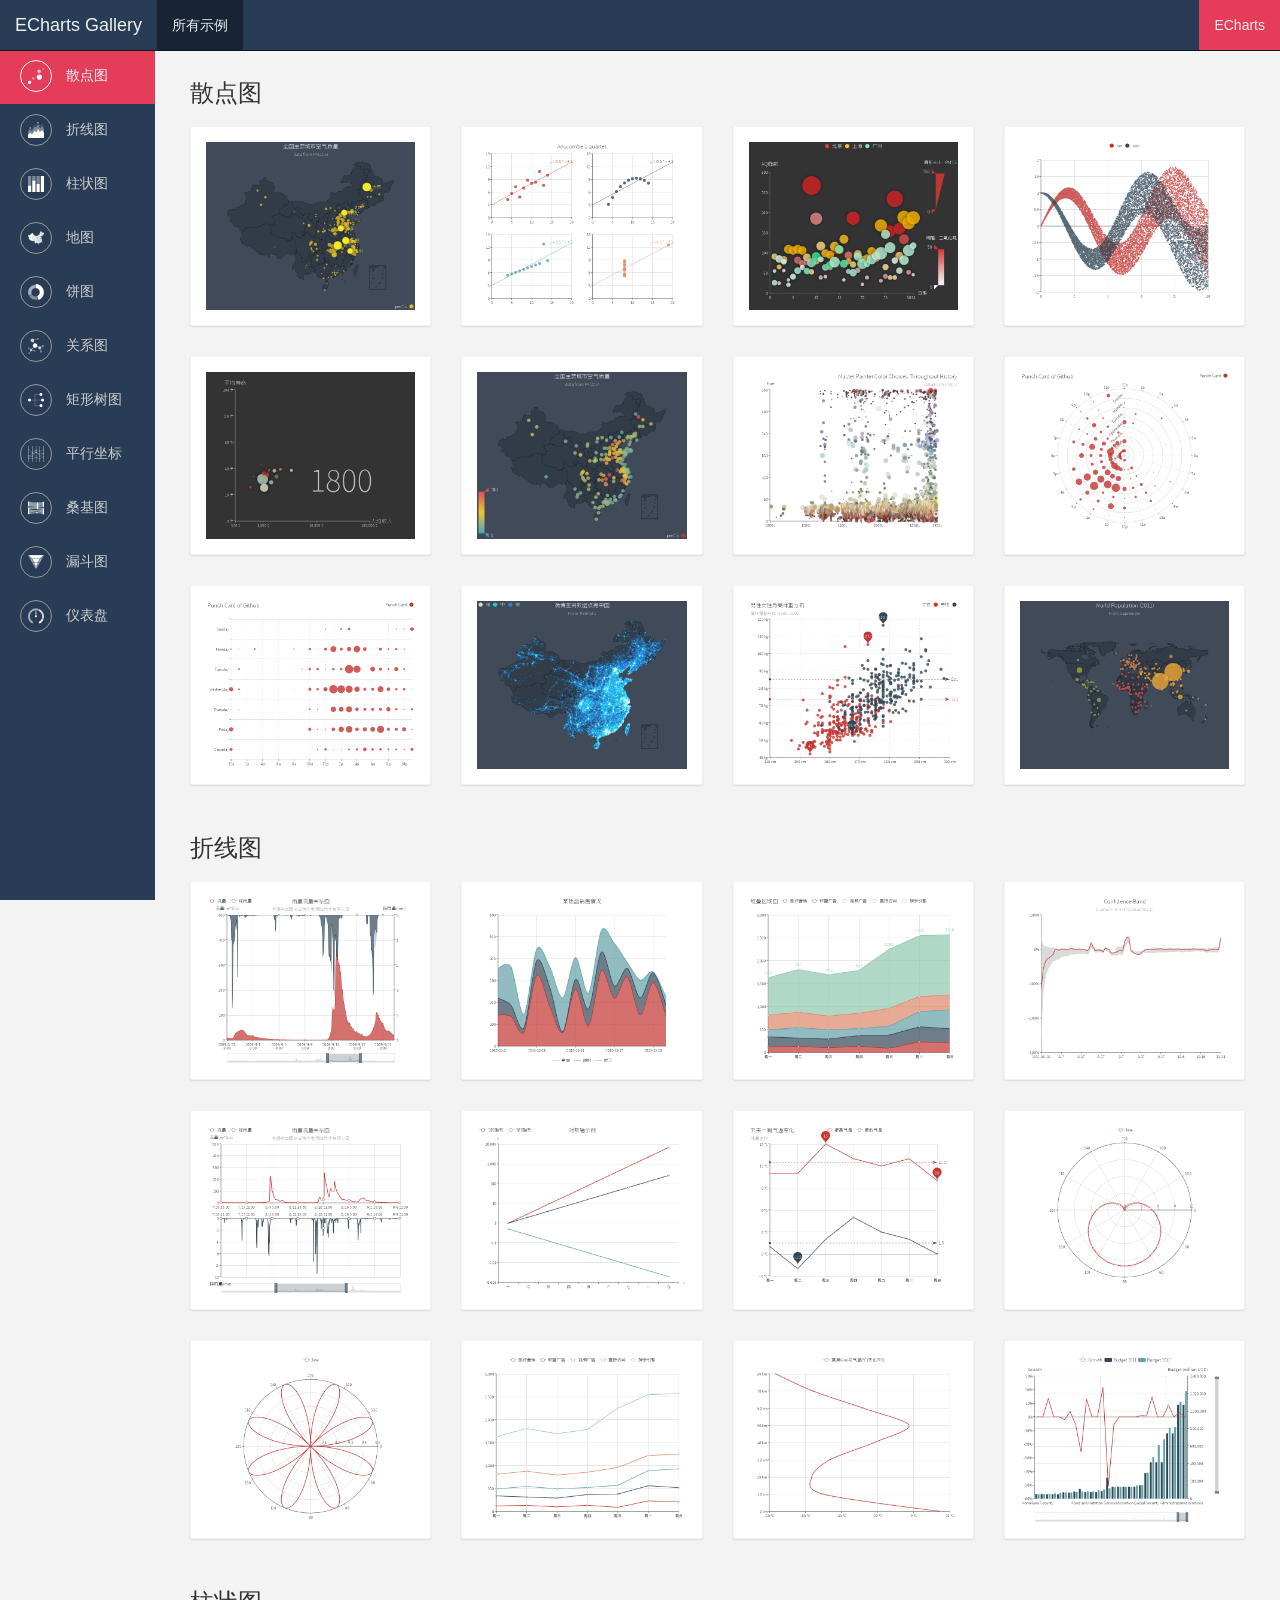
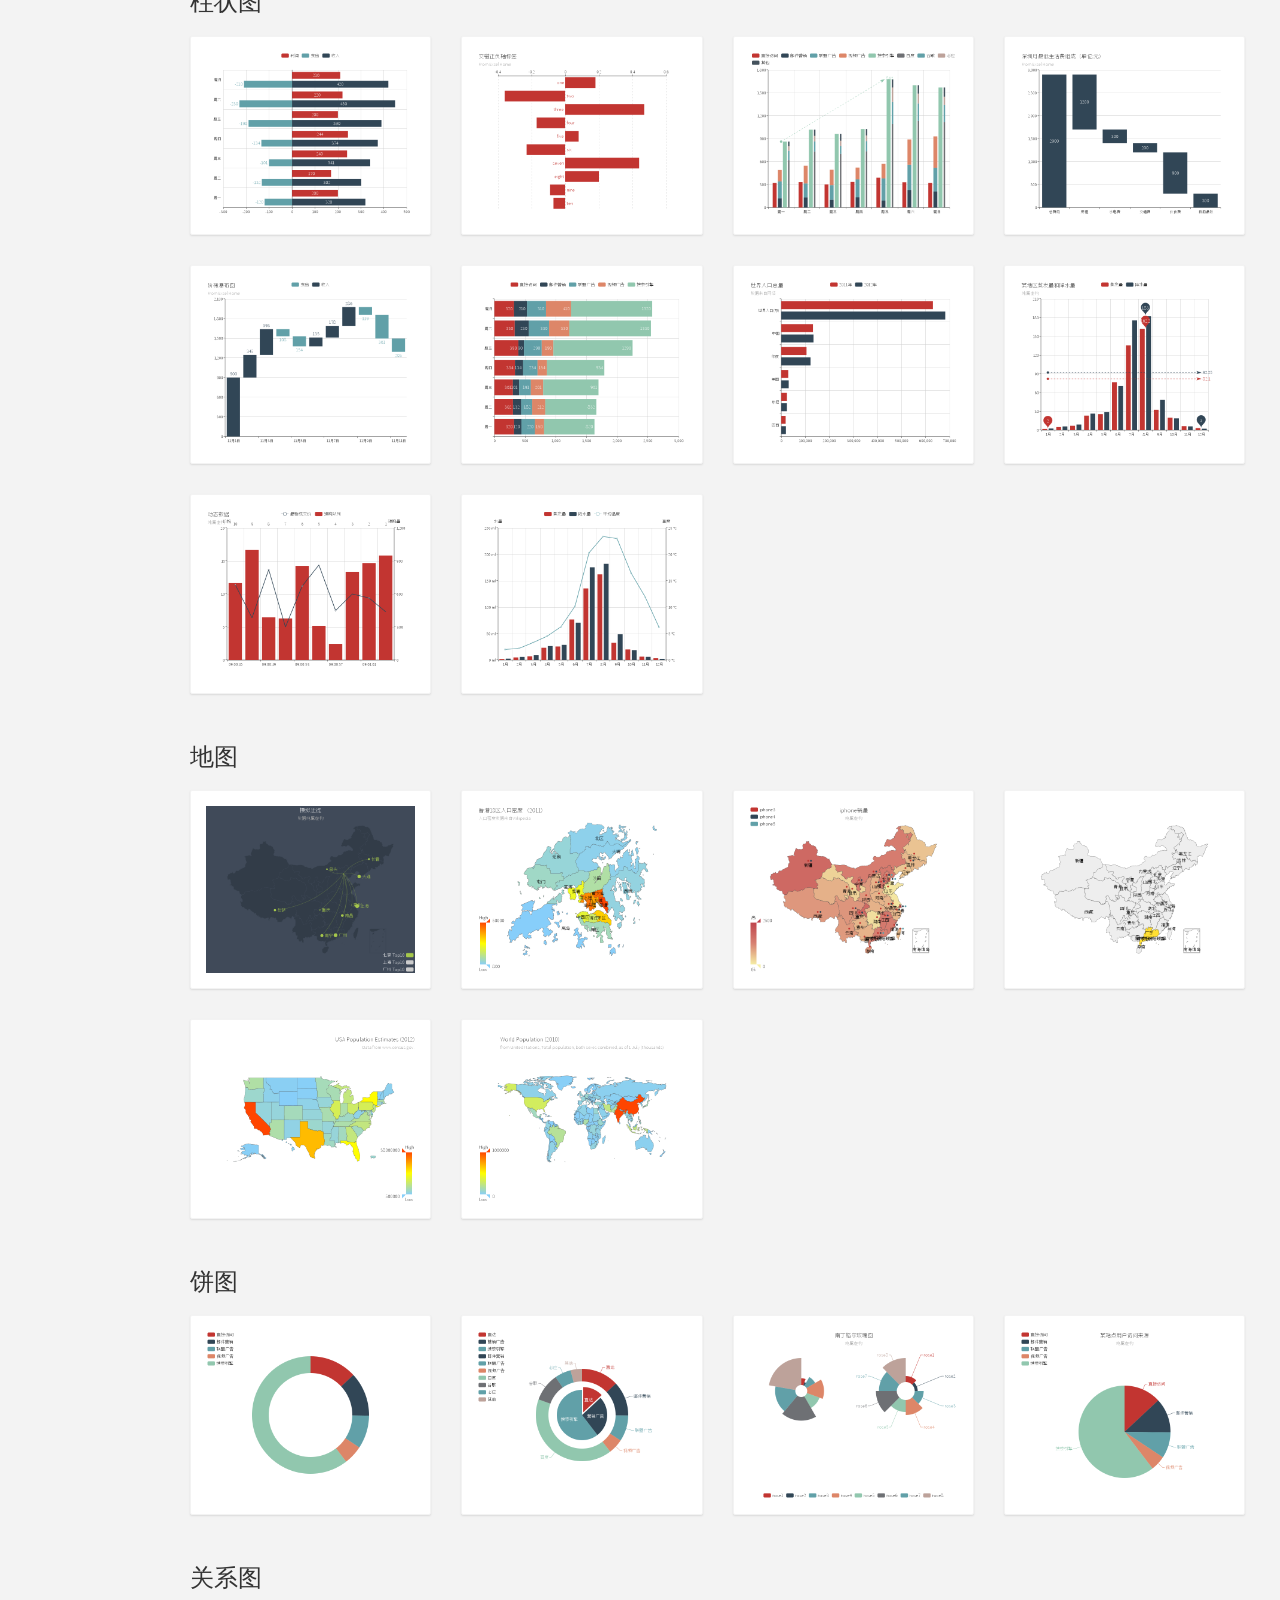
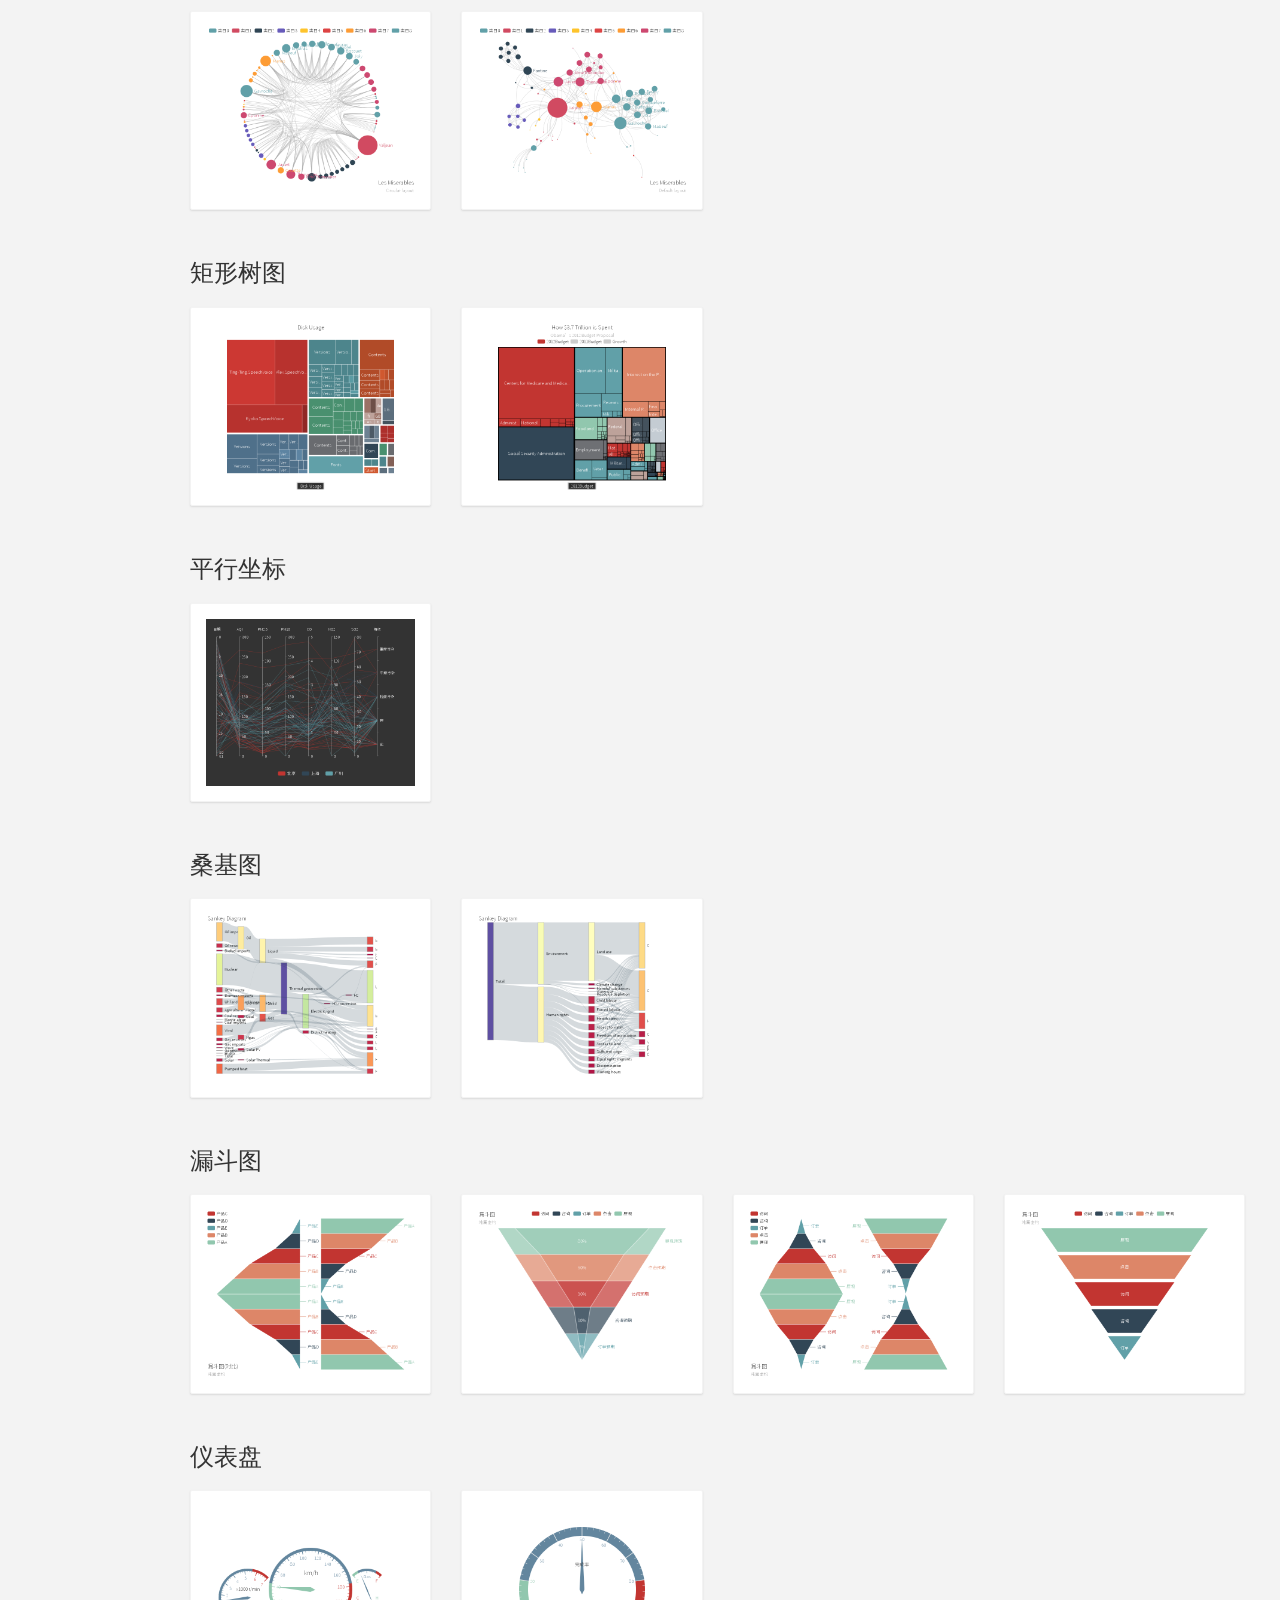
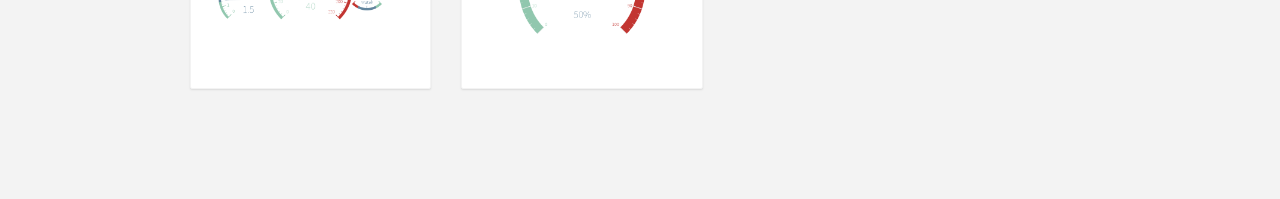
==== gallery/index.html @ 3f27e877 "gallery 示例" ====
<!DOCTYPE html>
<!-- saved from url=(0049).//#chart-type-line -->
<html class="hb-loaded">
	<head>
		<meta http-equiv="Content-Type" content="text/html; charset=UTF-8">
		<meta charset="utf-8">
		<meta http-equiv="X-UA-Compatible" content="IE=edge">
		<meta name="viewport" content="width=device-width, initial-scale=1">
		<link rel="stylesheet" type="text/css" href="./css/bootstrap.css">
		<!-- HTML5 shim and Respond.js for IE8 support of HTML5 elements and media queries-->
		<!--[if lt IE 9]>
			<script src="https://oss.maxcdn.com/html5shiv/3.7.2/html5shiv.min.js">
</script>
			<script src="https://oss.maxcdn.com/respond/1.4.2/respond.min.js">
</script>
		<![endif]-->
		<link rel="stylesheet" type="text/css" href="./css/main.css">
		<title>ECharts Gallery</title>
		<style type="text/css">
</style>
	</head>
	<body>
		<nav class="navbar navbar-default navbar-fixed-top">
			<div class="container-fluid">
				<div class="navbar-header">
					<button type="button" data-toggle="collapse" data-target="#navbar-collapsed" aria-expanded="false" class="navbar-toggle collapsed">
						<span class="sr-only">toggle</span>
						<span class="icon-bar"></span>
						<span class="icon-bar"></span>
						<span class="icon-bar"></span>
					</button>
					<a class="navbar-brand">ECharts Gallery</a>
				</div>
				<div id="navbar-collapsed" class="collapse navbar-collapse">
					<ul class="nav navbar-nav navbar-left">
						<li id="nav-explore" class="active">
							<a href="#">所有示例</a>
						</li>
					</ul>
					<ul class="nav navbar-nav navbar-right">
						<li class="highlight">
							<a href="http://echarts.baidu.com/">ECharts</a>
						</li>
					</ul>
				</div>
			</div>
		</nav>
		<div id="left-chart-nav">
			<ul>
				<li class="active">
					<a class="left-chart-nav-link" id="left-chart-nav-scatter" href="./index.html#chart-type-scatter">
						<div class="chart-icon"></div>
						<div class="chart-name">散点图</div>
					</a>
				</li>
				<li class="">
					<a class="left-chart-nav-link" id="left-chart-nav-line" href="./index.html#chart-type-line">
						<div class="chart-icon"></div>
						<div class="chart-name">折线图</div>
					</a>
				</li>
				<li class="">
					<a class="left-chart-nav-link" id="left-chart-nav-bar" href="./index.html#chart-type-bar">
						<div class="chart-icon"></div>
							<div class="chart-name">柱状图</div>
					</a>
				</li>
				<li class="">
					<a class="left-chart-nav-link" id="left-chart-nav-map" href="./index.html#chart-type-map">
						<div class="chart-icon"></div>
						<div class="chart-name">地图</div>
					</a>
				</li>
				<li class="">
					<a class="left-chart-nav-link" id="left-chart-nav-pie" href="./index.html#chart-type-pie">
						<div class="chart-icon"></div>
						<div class="chart-name">饼图</div>
					</a>
				</li>
				<li class="">
					<a class="left-chart-nav-link" id="left-chart-nav-graph" href="./index.html#chart-type-graph">
						<div class="chart-icon"></div>
						<div class="chart-name">关系图</div>
					</a>
				</li>
				<li class="">
					<a class="left-chart-nav-link" id="left-chart-nav-treemap" href="./index.html#chart-type-treemap">
						<div class="chart-icon"></div>
						<div class="chart-name">矩形树图</div>
					</a>
				</li>
				<li class="">
					<a class="left-chart-nav-link" id="left-chart-nav-parallel" href="./index.html#chart-type-parallel">
						<div class="chart-icon"></div>
						<div class="chart-name">平行坐标</div>
					</a>
				</li>
				<li class="">
					<a class="left-chart-nav-link" id="left-chart-nav-sankey" href="./index.html#chart-type-sankey">
						<div class="chart-icon"></div>
						<div class="chart-name">桑基图</div>
					</a>
				</li>
				<li>
					<a class="left-chart-nav-link" id="left-chart-nav-funnel" href="./index.html#chart-type-funnel">
						<div class="chart-icon"></div>
						<div class="chart-name">漏斗图</div>
					</a>
				</li>
				<li class="">
					<a class="left-chart-nav-link" id="left-chart-nav-gauge" href="./index.html#chart-type-gauge">
					<div class="chart-icon"></div>
					<div class="chart-name">仪表盘</div>
					</a>
				</li>
			</ul>
		</div>
		<div id="explore-container">
			<div class="chart-list-panel">
				<h3 class="chart-type-head" id="chart-type-scatter">散点图</h3>
				<div class="row" id="chart-row-scatter">
					<div class="col-lg-3 col-md-4 col-sm-6">
						<div class="chart">
							<a class="chart-link" href="./editor.html?c=effectScatter-map">
								<div class="chart-hover">
									<h4 class="chart-title">全国主要城市空气质量</h4>
									<div class="chart-subtitle">点击查看详情</div>
								</div>
								<div class="chart-hover-bg"></div>
								<img class="chart-area" src="./images/effectScatter-map.png">
							</a>
						</div>
					</div>
					<div class="col-lg-3 col-md-4 col-sm-6">
						<div class="chart">
							<a class="chart-link" href="./editor.html?c=scatter-anscombe-quartet">
								<div class="chart-hover">
									<h4 class="chart-title">Anscombe's quartet</h4>
									<div class="chart-subtitle">点击查看详情</div>
								</div>
								<div class="chart-hover-bg"></div>
								<img class="chart-area" src="./images/scatter-anscombe-quartet.png">
							</a>
						</div>
					</div>
					<div class="col-lg-3 col-md-4 col-sm-6">
						<div class="chart">
							<a class="chart-link" href="./editor.html?c=scatter-aqi-color">
								<div class="chart-hover">
									<h4 class="chart-title">scatter-aqi-color</h4>
									<div class="chart-subtitle">点击查看详情</div>
								</div>
								<div class="chart-hover-bg"></div>
								<img class="chart-area" src="./images/scatter-aqi-color.png">
							</a>
						</div>
					</div>
					<div class="col-lg-3 col-md-4 col-sm-6">
						<div class="chart">
							<a class="chart-link" href="./editor.html?c=scatter-large">
								<div class="chart-hover">
									<h4 class="chart-title">scatter-large</h4>
									<div class="chart-subtitle">点击查看详情</div>
								</div>
								<div class="chart-hover-bg"></div>
								<img class="chart-area" src="./images/scatter-large.png">
							</a>
						</div>
					</div>
					<div class="col-lg-3 col-md-4 col-sm-6">
						<div class="chart">
							<a class="chart-link" href="./editor.html?c=scatter-life-expectancy">
								<div class="chart-hover">
									<h4 class="chart-title">1800</h4>
									<div class="chart-subtitle">点击查看详情</div>
								</div>
								<div class="chart-hover-bg"></div>
								<img class="chart-area" src="./images/scatter-life-expectancy.png">
							</a>
						</div>
					</div>
					<div class="col-lg-3 col-md-4 col-sm-6">
						<div class="chart">
							<a class="chart-link" href="./editor.html?c=scatter-map">
								<div class="chart-hover">
									<h4 class="chart-title">全国主要城市空气质量</h4>
									<div class="chart-subtitle">点击查看详情</div>
								</div>
								<div class="chart-hover-bg"></div>
								<img class="chart-area" src="./images/scatter-map.png">
							</a>
						</div>
					</div>
					<div class="col-lg-3 col-md-4 col-sm-6">
						<div class="chart">
							<a class="chart-link" href="./editor.html?c=scatter-painter-choice">
								<div class="chart-hover">
									<h4 class="chart-title">Master Painter Color Choices Throughout History</h4>
									<div class="chart-subtitle">点击查看详情</div>
								</div>
								<div class="chart-hover-bg"></div>
								<img class="chart-area" src="./images/scatter-painter-choice.png">
							</a>
						</div>
					</div>
					<div class="col-lg-3 col-md-4 col-sm-6">
						<div class="chart">
							<a class="chart-link" href="./editor.html?c=scatter-polar-punchCard">
								<div class="chart-hover">
									<h4 class="chart-title">Punch Card of Github</h4>
									<div class="chart-subtitle">点击查看详情</div>
								</div>
								<div class="chart-hover-bg"></div>
								<img class="chart-area" src="./images/scatter-polar-punchCard.png">
							</a>
						</div>
					</div>
					<div class="col-lg-3 col-md-4 col-sm-6">
						<div class="chart">
							<a class="chart-link" href="./editor.html?c=scatter-punchCard">
								<div class="chart-hover">
									<h4 class="chart-title">Punch Card of Github</h4>
									<div class="chart-subtitle">点击查看详情</div>
								</div>
								<div class="chart-hover-bg"></div>
								<img class="chart-area" src="./images/scatter-punchCard.png">
							</a>
						</div>
					</div>
					<div class="col-lg-3 col-md-4 col-sm-6">
						<div class="chart">
							<a class="chart-link" href="./editor.html?c=scatter-weibo">
								<div class="chart-hover">
									<h4 class="chart-title">微博签到数据点亮中国</h4>
									<div class="chart-subtitle">点击查看详情</div>
						</div>
								<div class="chart-hover-bg"></div>
								<img class="chart-area" src="./images/scatter-weibo.png">
							</a>
						</div>
					</div>
					<div class="col-lg-3 col-md-4 col-sm-6">
						<div class="chart">
							<a class="chart-link" href="./editor.html?c=scatter-weight">
								<div class="chart-hover">
									<h4 class="chart-title">男性女性身高体重分布</h4>
									<div class="chart-subtitle">点击查看详情</div>
						</div>
								<div class="chart-hover-bg"></div>
								<img class="chart-area" src="./images/scatter-weight.png">
							</a>
						</div>
					</div>
					<div class="col-lg-3 col-md-4 col-sm-6">
						<div class="chart">
							<a class="chart-link" href="./editor.html?c=scatter-world-population">
								<div class="chart-hover">
									<h4 class="chart-title">World Population (2011)</h4>
									<div class="chart-subtitle">点击查看详情</div>
						</div>
								<div class="chart-hover-bg"></div>
								<img class="chart-area" src="./images/scatter-world-population.png">
							</a>
						</div>
					</div>
				</div>
				<h3 class="chart-type-head" id="chart-type-line">折线图</h3>
				<div class="row" id="chart-row-line">
					<div class="col-lg-3 col-md-4 col-sm-6">
						<div class="chart">
							<a class="chart-link" href="./editor.html?c=area-rainfall">
								<div class="chart-hover">
									<h4 class="chart-title">雨量流量关系图</h4>
									<div class="chart-subtitle">点击查看详情</div>
								</div>
								<div class="chart-hover-bg"></div>
								<img class="chart-area" src="./images/area-rainfall.png">
							</a>
						</div>
					</div>
					<div class="col-lg-3 col-md-4 col-sm-6">
						<div class="chart">
							<a class="chart-link" href="./editor.html?c=area-simple">
								<div class="chart-hover">
									<h4 class="chart-title">某楼盘销售情况</h4>
									<div class="chart-subtitle">点击查看详情</div>
								</div>
								<div class="chart-hover-bg"></div>
								<img class="chart-area" src="./images/area-simple.png">
							</a>
						</div>
					</div>
					<div class="col-lg-3 col-md-4 col-sm-6">
						<div class="chart">
							<a class="chart-link" href="./editor.html?c=area-stack">
								<div class="chart-hover">
									<h4 class="chart-title">堆叠区域图</h4>
									<div class="chart-subtitle">点击查看详情</div>
								</div>
								<div class="chart-hover-bg"></div>
								<img class="chart-area" src="./images/area-stack.png">
							</a>
						</div>
					</div>
					<div class="col-lg-3 col-md-4 col-sm-6">
						<div class="chart">
							<a class="chart-link" href="./editor.html?c=confidence-band">
								<div class="chart-hover">
									<h4 class="chart-title">Confidence Band</h4>
									<div class="chart-subtitle">点击查看详情</div>
								</div>
								<div class="chart-hover-bg"></div>
								<img class="chart-area" src="./images/confidence-band.png">
							</a>
						</div>
					</div>
					<div class="col-lg-3 col-md-4 col-sm-6">
						<div class="chart">
							<a class="chart-link" href="./editor.html?c=grid-multiple">
								<div class="chart-hover">
									<h4 class="chart-title">雨量流量关系图</h4>
									<div class="chart-subtitle">点击查看详情</div>
								</div>
								<div class="chart-hover-bg"></div>
								<img class="chart-area" src="./images/grid-multiple.png">
							</a>
						</div>
					</div>
					<div class="col-lg-3 col-md-4 col-sm-6">
						<div class="chart">
							<a class="chart-link" href="./editor.html?c=line-log">
								<div class="chart-hover">
									<h4 class="chart-title">对数轴示例</h4>
									<div class="chart-subtitle">点击查看详情</div>
								</div>
								<div class="chart-hover-bg"></div>
								<img class="chart-area" src="./images/line-log.png">
							</a>
						</div>
					</div>
					<div class="col-lg-3 col-md-4 col-sm-6">
						<div class="chart">
							<a class="chart-link" href="./editor.html?c=line-marker">
								<div class="chart-hover">
									<h4 class="chart-title">未来一周气温变化</h4>
									<div class="chart-subtitle">点击查看详情</div>
								</div>
								<div class="chart-hover-bg"></div>
								<img class="chart-area" src="./images/line-marker.png">
							</a>
						</div>
					</div>
					<div class="col-lg-3 col-md-4 col-sm-6">
						<div class="chart">
							<a class="chart-link" href="./editor.html?c=line-polar">
								<div class="chart-hover">
									<h4 class="chart-title">line-polar</h4>
									<div class="chart-subtitle">点击查看详情</div>
								</div>
								<div class="chart-hover-bg"></div>
								<img class="chart-area" src="./images/line-polar.png">
							</a>
						</div>
					</div>
					<div class="col-lg-3 col-md-4 col-sm-6">
						<div class="chart">
							<a class="chart-link" href="./editor.html?c=line-polar2">
								<div class="chart-hover">
									<h4 class="chart-title">line-polar2</h4>
									<div class="chart-subtitle">点击查看详情</div>
								</div>
								<div class="chart-hover-bg"></div>
								<img class="chart-area" src="./images/line-polar2.png">
							</a>
						</div>
					</div>
					<div class="col-lg-3 col-md-4 col-sm-6">
						<div class="chart">
							<a class="chart-link" href="./editor.html?c=line-stack">
								<div class="chart-hover">
									<h4 class="chart-title">line-stack</h4>
									<div class="chart-subtitle">点击查看详情</div>
								</div>
								<div class="chart-hover-bg"></div>
								<img class="chart-area" src="./images/line-stack.png">
							</a>
						</div>
					</div>
					<div class="col-lg-3 col-md-4 col-sm-6">
						<div class="chart">
							<a class="chart-link" href="./editor.html?c=line-y-category">
								<div class="chart-hover">
									<h4 class="chart-title">line-y-category</h4>
									<div class="chart-subtitle">点击查看详情</div>
								</div>
								<div class="chart-hover-bg"></div>
								<img class="chart-area" src="./images/line-y-category.png">
							</a>
						</div>
					</div>
					<div class="col-lg-3 col-md-4 col-sm-6">
						<div class="chart">
							<a class="chart-link" href="./editor.html?c=mix-zoom-on-value">
								<div class="chart-hover">
									<h4 class="chart-title">mix-zoom-on-value</h4>
									<div class="chart-subtitle">点击查看详情</div>
								</div>
								<div class="chart-hover-bg"></div>
								<img class="chart-area" src="./images/mix-zoom-on-value.png">
							</a>
						</div>
					</div>
				</div>
				<h3 class="chart-type-head" id="chart-type-bar">柱状图</h3>
				<div class="row" id="chart-row-bar">
					<div class="col-lg-3 col-md-4 col-sm-6">
						<div class="chart">
							<a class="chart-link" href="./editor.html?c=bar-negative">
								<div class="chart-hover">
									<h4 class="chart-title">bar-negative</h4>
									<div class="chart-subtitle">点击查看详情</div>
								</div>
								<div class="chart-hover-bg"></div>
								<img class="chart-area" src="./images/bar-negative.png">
							</a>
						</div>
					</div>
					<div class="col-lg-3 col-md-4 col-sm-6">
						<div class="chart">
							<a class="chart-link" href="./editor.html?c=bar-negative2">
								<div class="chart-hover">
									<h4 class="chart-title">交错正负轴标签</h4>
									<div class="chart-subtitle">点击查看详情</div>
								</div>
								<div class="chart-hover-bg"></div>
								<img class="chart-area" src="./images/bar-negative2.png">
							</a>
						</div>
					</div>
					<div class="col-lg-3 col-md-4 col-sm-6">
						<div class="chart">
							<a class="chart-link" href="./editor.html?c=bar-stack">
								<div class="chart-hover">
									<h4 class="chart-title">bar-stack</h4>
									<div class="chart-subtitle">点击查看详情</div>
								</div>
								<div class="chart-hover-bg"></div>
								<img class="chart-area" src="./images/bar-stack.png">
							</a>
						</div>
					</div>
					<div class="col-lg-3 col-md-4 col-sm-6">
						<div class="chart">
							<a class="chart-link" href="./editor.html?c=bar-waterfall">
								<div class="chart-hover">
									<h4 class="chart-title">深圳月最低生活费组成（单位:元）</h4>
									<div class="chart-subtitle">点击查看详情</div>
								</div>
								<div class="chart-hover-bg"></div>
								<img class="chart-area" src="./images/bar-waterfall.png">
							</a>
						</div>
					</div>
					<div class="col-lg-3 col-md-4 col-sm-6">
						<div class="chart">
							<a class="chart-link" href="./editor.html?c=bar-waterfall2">
								<div class="chart-hover">
									<h4 class="chart-title">阶梯瀑布图</h4>
									<div class="chart-subtitle">点击查看详情</div>
								</div>
								<div class="chart-hover-bg"></div>
								<img class="chart-area" src="./images/bar-waterfall2.png">
							</a>
						</div>
					</div>
					<div class="col-lg-3 col-md-4 col-sm-6">
						<div class="chart">
							<a class="chart-link" href="./editor.html?c=bar-y-category-stack">
								<div class="chart-hover">
									<h4 class="chart-title">bar-y-category-stack</h4>
									<div class="chart-subtitle">点击查看详情</div>
								</div>
								<div class="chart-hover-bg"></div>
								<img class="chart-area" src="./images/bar-y-category-stack.png">
							</a>
						</div>
					</div>
					<div class="col-lg-3 col-md-4 col-sm-6">
						<div class="chart">
							<a class="chart-link" href="./editor.html?c=bar-y-category">
								<div class="chart-hover">
									<h4 class="chart-title">世界人口总量</h4>
									<div class="chart-subtitle">点击查看详情</div>
								</div>
								<div class="chart-hover-bg"></div>
								<img class="chart-area" src="./images/bar-y-category.png">
							</a>
						</div>
					</div>
					<div class="col-lg-3 col-md-4 col-sm-6">
						<div class="chart">
							<a class="chart-link" href="./editor.html?c=bar1">
								<div class="chart-hover">
									<h4 class="chart-title">某地区蒸发量和降水量</h4>
									<div class="chart-subtitle">点击查看详情</div>
								</div>
								<div class="chart-hover-bg"></div>
								<img class="chart-area" src="./images/bar1.png">
							</a>
						</div>
					</div>
					<div class="col-lg-3 col-md-4 col-sm-6">
						<div class="chart">
							<a class="chart-link" href="./editor.html?c=dynamic-data">
								<div class="chart-hover">
									<h4 class="chart-title">动态数据</h4>
									<div class="chart-subtitle">点击查看详情</div>
								</div>
								<div class="chart-hover-bg"></div>
								<img class="chart-area" src="./images/dynamic-data.png">
							</a>
						</div>
					</div>
					<div class="col-lg-3 col-md-4 col-sm-6">
					<div class="chart">
						<a class="chart-link" href="./editor.html?c=mix-line-bar">
							<div class="chart-hover">
								<h4 class="chart-title">mix-line-bar</h4>
								<div class="chart-subtitle">点击查看详情</div>
							</div>
							<div class="chart-hover-bg"></div>
							<img class="chart-area" src="./images/mix-line-bar.png">
						</a>
					</div>
					</div>
				</div>
				<h3 class="chart-type-head" id="chart-type-map">地图</h3>
				<div class="row" id="chart-row-map">
					<div class="col-lg-3 col-md-4 col-sm-6">
						<div class="chart">
							<a class="chart-link" href="./editor.html?c=geoLine">
								<div class="chart-hover">
									<h4 class="chart-title">模拟迁徙</h4>
									<div class="chart-subtitle">点击查看详情</div>
								</div>
								<div class="chart-hover-bg"></div>
								<img class="chart-area" src="./images/geoLine.png">
							</a>
						</div>
					</div>
					<div class="col-lg-3 col-md-4 col-sm-6">
						<div class="chart">
							<a class="chart-link" href="./editor.html?c=map-HK">
								<div class="chart-hover">
									<h4 class="chart-title">香港18区人口密度 （2011）</h4>
									<div class="chart-subtitle">点击查看详情</div>
								</div>
								<div class="chart-hover-bg"></div>
								<img class="chart-area" src="./images/map-HK.png">
							</a>
						</div>
					</div>
					<div class="col-lg-3 col-md-4 col-sm-6">
						<div class="chart">
							<a class="chart-link" href="./editor.html?c=map-china-dataRange">
								<div class="chart-hover">
									<h4 class="chart-title">iphone销量</h4>
									<div class="chart-subtitle">点击查看详情</div>
								</div>
								<div class="chart-hover-bg"></div>
								<img class="chart-area" src="./images/map-china-dataRange.png">
							</a>
						</div>
					</div>
					<div class="col-lg-3 col-md-4 col-sm-6">
						<div class="chart">
							<a class="chart-link" href="./editor.html?c=map-china">
								<div class="chart-hover">
									<h4 class="chart-title">map-china</h4>
									<div class="chart-subtitle">点击查看详情</div>
								</div>
								<div class="chart-hover-bg"></div>
								<img class="chart-area" src="./images/map-china.png">
							</a>
						</div>
					</div>
					<div class="col-lg-3 col-md-4 col-sm-6">
						<div class="chart">
							<a class="chart-link" href="./editor.html?c=map-usa">
								<div class="chart-hover">
									<h4 class="chart-title">USA Population Estimates (2012)</h4>
									<div class="chart-subtitle">点击查看详情</div>
								</div>
								<div class="chart-hover-bg"></div>
								<img class="chart-area" src="./images/map-usa.png">
							</a>
						</div>
					</div>
					<div class="col-lg-3 col-md-4 col-sm-6">
						<div class="chart">
							<a class="chart-link" href="./editor.html?c=map-world-dataRange">
								<div class="chart-hover">
									<h4 class="chart-title">World Population (2010)</h4>
									<div class="chart-subtitle">点击查看详情</div>
								</div>
								<div class="chart-hover-bg"></div>
								<img class="chart-area" src="./images/map-world-dataRange.png">
							</a>
						</div>
					</div>
				</div>
				<h3 class="chart-type-head" id="chart-type-pie">饼图</h3>
				<div class="row" id="chart-row-pie">
					<div class="col-lg-3 col-md-4 col-sm-6">
						<div class="chart">
							<a class="chart-link" href="./editor.html?c=pie-doughnut">
								<div class="chart-hover">
									<h4 class="chart-title">pie-doughnut</h4>
									<div class="chart-subtitle">点击查看详情</div>
								</div>
								<div class="chart-hover-bg"></div>
								<img class="chart-area" src="./images/pie-doughnut.png">
							</a>
						</div>
					</div>
					<div class="col-lg-3 col-md-4 col-sm-6">
						<div class="chart">
							<a class="chart-link" href="./editor.html?c=pie-nest">
								<div class="chart-hover">
									<h4 class="chart-title">pie-nest</h4>
									<div class="chart-subtitle">点击查看详情</div>
								</div>
								<div class="chart-hover-bg"></div>
								<img class="chart-area" src="./images/pie-nest.png">
							</a>
						</div>
					</div>
					<div class="col-lg-3 col-md-4 col-sm-6">
						<div class="chart">
							<a class="chart-link" href="./editor.html?c=pie-roseType">
								<div class="chart-hover">
									<h4 class="chart-title">南丁格尔玫瑰图</h4>
									<div class="chart-subtitle">点击查看详情</div>
								</div>
								<div class="chart-hover-bg"></div>
								<img class="chart-area" src="./images/pie-roseType.png">
							</a>
						</div>
					</div>
					<div class="col-lg-3 col-md-4 col-sm-6">
						<div class="chart">
							<a class="chart-link" href="./editor.html?c=pie-simple">
								<div class="chart-hover">
									<h4 class="chart-title">某站点用户访问来源</h4>
									<div class="chart-subtitle">点击查看详情</div>
								</div>
								<div class="chart-hover-bg"></div>
								<img class="chart-area" src="./images/pie-simple.png">
							</a>
						</div>
					</div>
				</div>
				<h3 class="chart-type-head" id="chart-type-graph">关系图</h3>
				<div class="row" id="chart-row-graph">
					<div class="col-lg-3 col-md-4 col-sm-6">
						<div class="chart">
							<a class="chart-link" href="./editor.html?c=graph-circular-layout">
								<div class="chart-hover">
									<h4 class="chart-title">Les Miserables</h4>
									<div class="chart-subtitle">点击查看详情</div>
								</div>
								<div class="chart-hover-bg"></div>
								<img class="chart-area" src="./images/graph-circular-layout.png">
							</a>
						</div>
					</div>
					<div class="col-lg-3 col-md-4 col-sm-6">
						<div class="chart">
							<a class="chart-link" href="./editor.html?c=graph">
								<div class="chart-hover">
									<h4 class="chart-title">Les Miserables</h4>
									<div class="chart-subtitle">点击查看详情</div>
								</div>
								<div class="chart-hover-bg"></div>
								<img class="chart-area" src="./images/graph.png">
							</a>
						</div>
					</div>
				</div>
				<h3 class="chart-type-head" id="chart-type-treemap">矩形树图</h3>
				<div class="row" id="chart-row-treemap">
					<div class="col-lg-3 col-md-4 col-sm-6">
						<div class="chart">
							<a class="chart-link" href="./editor.html?c=treemap-disk">
								<div class="chart-hover">
									<h4 class="chart-title">Disk Usage</h4>
									<div class="chart-subtitle">点击查看详情</div>
								</div>
								<div class="chart-hover-bg"></div>
								<img class="chart-area" src="./images/treemap-disk.png">
							</a>
						</div>
					</div>
					<div class="col-lg-3 col-md-4 col-sm-6">
						<div class="chart">
							<a class="chart-link" href="./editor.html?c=treemap-obama">
								<div class="chart-hover">
									<h4 class="chart-title">How $3.7 Trillion is Spent</h4>
									<div class="chart-subtitle">点击查看详情</div>
								</div>
								<div class="chart-hover-bg"></div>
								<img class="chart-area" src="./images/treemap-obama.png">
							</a>
						</div>
					</div>
				</div>
				<h3 class="chart-type-head" id="chart-type-parallel">平行坐标</h3>
				<div class="row" id="chart-row-parallel">
					<div class="col-lg-3 col-md-4 col-sm-6">
						<div class="chart">
							<a class="chart-link" href="./editor.html?c=parallel-aqi">
								<div class="chart-hover">
									<h4 class="chart-title">parallel-aqi</h4>
									<div class="chart-subtitle">点击查看详情</div>
								</div>
								<div class="chart-hover-bg"></div>
								<img class="chart-area" src="./images/parallel-aqi.png">
							</a>
						</div>
					</div>
				</div>
				<h3 class="chart-type-head" id="chart-type-sankey">桑基图</h3>
				<div class="row" id="chart-row-sankey">
					<div class="col-lg-3 col-md-4 col-sm-6">
						<div class="chart">
							<a class="chart-link" href="./editor.html?c=sankey-energy">
								<div class="chart-hover">
									<h4 class="chart-title">Sankey Diagram</h4>
									<div class="chart-subtitle">点击查看详情</div>
								</div>
								<div class="chart-hover-bg"></div>
								<img class="chart-area" src="./images/sankey-energy.png">
							</a>
						</div>
					</div>
					<div class="col-lg-3 col-md-4 col-sm-6">
						<div class="chart">
							<a class="chart-link" href="./editor.html?c=sankey-product">
								<div class="chart-hover">
									<h4 class="chart-title">Sankey Diagram</h4>
									<div class="chart-subtitle">点击查看详情</div>
								</div>
								<div class="chart-hover-bg"></div>
								<img class="chart-area" src="./images/sankey-product.png">
							</a>
						</div>
					</div>
				</div>
				<h3 class="chart-type-head" id="chart-type-funnel">漏斗图</h3>
				<div class="row" id="chart-row-funnel">
					<div class="col-lg-3 col-md-4 col-sm-6">
						<div class="chart">
							<a class="chart-link" href="./editor.html?c=funnel-align">
								<div class="chart-hover">
									<h4 class="chart-title">漏斗图(对比)</h4>
									<div class="chart-subtitle">点击查看详情</div>
								</div>
								<div class="chart-hover-bg"></div>
								<img class="chart-area" src="./images/funnel-align.png">
							</a>
						</div>
					</div>
					<div class="col-lg-3 col-md-4 col-sm-6">
						<div class="chart">
							<a class="chart-link" href="./editor.html?c=funnel-customize">
								<div class="chart-hover">
									<h4 class="chart-title">漏斗图</h4>
									<div class="chart-subtitle">点击查看详情</div>
								</div>
								<div class="chart-hover-bg"></div>
								<img class="chart-area" src="./images/funnel-customize.png">
							</a>
						</div>
					</div>
					<div class="col-lg-3 col-md-4 col-sm-6">
						<div class="chart">
							<a class="chart-link" href="./editor.html?c=funnel-mutiple">
								<div class="chart-hover">
									<h4 class="chart-title">漏斗图</h4>
									<div class="chart-subtitle">点击查看详情</div>
								</div>
								<div class="chart-hover-bg"></div>
								<img class="chart-area" src="./images/funnel-mutiple.png">
							</a>
						</div>
					</div>
					<div class="col-lg-3 col-md-4 col-sm-6">
						<div class="chart">
							<a class="chart-link" href="./editor.html?c=funnel">
								<div class="chart-hover">
									<h4 class="chart-title">漏斗图</h4>
									<div class="chart-subtitle">点击查看详情</div>
								</div>
								<div class="chart-hover-bg"></div>
								<img class="chart-area" src="./images/funnel.png">
							</a>
						</div>
					</div>
				</div>
				<h3 class="chart-type-head" id="chart-type-gauge">仪表盘</h3>
				<div class="row" id="chart-row-gauge">
					<div class="col-lg-3 col-md-4 col-sm-6">
						<div class="chart">
							<a class="chart-link" href="./editor.html?c=gauge-car">
								<div class="chart-hover">
									<h4 class="chart-title">gauge-car</h4>
									<div class="chart-subtitle">点击查看详情</div>
								</div>
								<div class="chart-hover-bg"></div>
								<img class="chart-area" src="./images/gauge-car.png">
							</a>
						</div>
					</div>
					<div class="col-lg-3 col-md-4 col-sm-6">
						<div class="chart">
							<a class="chart-link" href="./editor.html?c=gauge">
								<div class="chart-hover">
									<h4 class="chart-title">gauge</h4>
									<div class="chart-subtitle">点击查看详情</div>
								</div>
								<div class="chart-hover-bg"></div>
								<img class="chart-area" src="./images/gauge.png">
							</a>
						</div>
					</div>
				</div>
			</div>
		</div>
		<script src="./hm.js"></script>
		<script type="text/javascript" src="./js/jquery.js"></script>
		<script type="text/javascript" src="./js/bootstrap.js"></script>
		<script type="text/javascript" src="./js/lodash.js"></script>
		<script type="text/javascript" src="./js/waypoint.js"></script>
		<script type="text/javascript" src="./js/chart-list.js"></script>
		<script type="text/javascript">var navExplore = document.getElementById('nav-explore');navExplore.className = 'active';</script>
		<!--script type="text/javascript" src="./hm(1).js">	</script-->
	</body>
</html>
---- gallery/css/main.css ----
* {
	margin: 0px; padding: 0px; box-sizing: border-box; -webkit-box-sizing: border-box; -moz-box-sizing: border-box;
}
body {
	color: rgb(51, 51, 51); background-color: rgb(243, 243, 243);
}
.page {
	padding: 20px 0px;
}
.btn-primary {
	border-color: rgb(48, 149, 198); background-color: rgb(59, 167, 220);
}
.btn-primary:hover {
	border-color: rgb(48, 149, 198); background-color: rgb(48, 149, 198);
}
.navbar-default {
	border-width: medium medium 1px; border-style: none none solid; border-color: currentColor currentColor rgb(14, 21, 31); border-image: none; background-color: rgb(41, 60, 85);
}
.navbar-default#index-nav {
	margin-bottom: 0px;
}
.navbar-default .navbar-brand {
	color: rgb(239, 239, 239);
}
.navbar-default .navbar-brand:hover {
	color: rgb(243, 243, 243);
}
.navbar-default .navbar-brand:focus {
	color: rgb(243, 243, 243);
}
.navbar-default .navbar-nav li a {
	color: rgb(239, 239, 239);
}
.navbar-default .navbar-nav li a:hover {
	color: rgb(243, 243, 243); background-color: rgb(14, 21, 31);
}
.navbar-default .navbar-nav li a:focus {
	color: rgb(243, 243, 243); background-color: rgb(14, 21, 31);
}
.navbar-default .navbar-nav li.active a {
	color: rgb(239, 239, 239); background-color: rgb(22, 36, 54);
}
.navbar-default .navbar-nav li.active a:hover {
	color: rgb(243, 243, 243); background-color: rgb(14, 21, 31);
}
.navbar-default .navbar-nav li.active a:focus {
	color: rgb(243, 243, 243); background-color: rgb(14, 21, 31);
}
.navbar-default .navbar-nav li.highlight a {
	background-color: rgb(228, 60, 89);
}
.navbar-default .navbar-nav li.highlight a:hover {
	background-color: rgb(191, 70, 91);
}
.navbar-default .navbar-nav li.highlight a:focus {
	background-color: rgb(191, 70, 91);
}
#nav-avatar {
	width: 50px; height: 50px; float: right; display: none;
}
#nav-avatar img {
	width: 50px; height: 50px;
}
.nav-dropdown-panel {
	right: 0px; display: none; position: absolute; z-index: 99999;
}
.nav-dropdown-panel#login-dropdown-panel {
	width: 350px;
}
.nav-dropdown-panel#login-dropdown-panel form {
	padding: 20px 30px 0px;
}
.nav-dropdown-panel#user-dropdown-panel {
	width: 150px;
}
.nav-dropdown-panel#user-dropdown-panel .panel-body {
	padding: 0px;
}
#main-container {
	left: 0px; top: 50px; right: 0px; bottom: 0px; position: absolute;
}
#main-container .handler {
	left: 50%; top: 0px; width: 5px; bottom: 0px; border-left-color: rgb(204, 204, 204); border-left-width: 1px; border-left-style: solid; position: absolute; z-index: 100; cursor: col-resize; background-color: transparent;
}
#code-container {
	left: 0px; top: 0px; width: 50%; bottom: 0px; position: absolute;
}
#control-panel {
	padding: 0px; left: 0px; top: 0px; height: 30px; right: 0px; position: absolute; z-index: 20; box-shadow: 0px 2px 10px rgba(0,0,0,0.2); -webkit-box-shadow: 0 2px 10px rgba(0, 0, 0, 0.2);
}
#control-panel .setting-panel {
	display: inline-block;
}
#control-panel .setting-panel .btn-group + .btn-group {
	margin-left: 10px;
}
#control-panel .control-btn-panel {
	float: right;
}
#control-panel .control-btn-panel .btn {
	border-radius: 0px; border: currentColor; border-image: none; width: 50px; height: 30px; color: rgb(255, 255, 255); margin-left: 10px; background-color: rgb(63, 167, 220); -webkit-border-radius: 0;
}
#control-panel .control-btn-panel .btn:hover {
	background-color: rgb(39, 126, 171);
}
#code-panel {
	padding: 10px; left: 0px; top: 30px; right: 0px; bottom: 0px; position: absolute;
}
#code-info {
	padding: 0px 10px; height: 30px; bottom: 0px; line-height: 30px; overflow: hidden; font-size: 0.9rem; position: absolute;
}
#code-info .code-info-time {
	color: rgb(51, 51, 51); margin-right: 10px; display: inline-block;
}
#code-info .code-info-type-info {
	color: rgb(51, 51, 51);
}
#code-info .code-info-type-warn {
	color: rgb(255, 153, 51);
}
#code-info .code-info-type-error {
	color: rgb(228, 60, 89);
}
#left-chart-nav {
	left: 0px; top: 0px; width: 155px; bottom: 0px; padding-top: 50px; position: fixed; -ms-overflow-y: hidden; background-color: rgb(41, 60, 85);
}
#left-chart-nav:hover {
	-ms-overflow-y: auto;
}
#left-chart-nav li {
	padding: 10px 20px; transition:0.5s; height: 54px; -webkit-transition: 0.5s;
}
#left-chart-nav li a {
	transition:0.5s; color: rgb(204, 204, 204); display: block; position: relative; -webkit-transition: 0.5s;
}
#left-chart-nav li a .chart-name {
	top: -12px; margin-left: 10px; display: inline-block; position: relative;
}
#left-chart-nav li a .chart-icon {
	border-radius: 50%; border: 1px solid rgb(153, 153, 153); border-image: none; width: 32px; height: 32px; display: inline-block; content: ""; background-image: url("../images/chart-icon.png"); background-repeat: no-repeat; background-size: 32px; -webkit-border-radius: 50%;
}
#left-chart-nav li.active {
	background-color: rgb(228, 60, 89);
}
#left-chart-nav li.active a {
	color: rgb(243, 243, 243);
}
#left-chart-nav li.active .chart-icon {
	border-color: rgb(243, 243, 243);
}
#left-chart-nav li:hover {
	background-color: rgb(22, 36, 54);
}
@media all and (max-width:768px)
{
#left-chart-nav {
	display: none;
}
}
#left-chart-nav-line .chart-icon {
	background-position: -1px -1px;
}
#left-chart-nav-bar .chart-icon {
	background-position: -1px -33px;
}
#left-chart-nav-scatter .chart-icon {
	background-position: -1px -65px;
}
#left-chart-nav-pie .chart-icon {
	background-position: -1px -129px;
}
#left-chart-nav-funnel .chart-icon {
	background-position: -1px -321px;
}
#left-chart-nav-gauge .chart-icon {
	background-position: -1px -289px;
}
#left-chart-nav-map .chart-icon {
	background-position: -1px -257px;
}
#left-chart-nav-graph .chart-icon {
	background-position: -1px -225px;
}
#left-chart-nav-treemap .chart-icon {
	background-position: -1px -449px;
}
#left-chart-nav-parallel .chart-icon {
	background-position: -1px -513px;
}
#left-chart-nav-sankey .chart-icon {
	background-position: -1px -545px;
}
.chart-list-panel {
	margin: 30px 15px;
}
.chart-list-panel h3 {
	margin-bottom: 20px;
}
.chart-list-panel .chart {
	margin: 0px auto 30px; border-radius: 2px; border: 1px solid rgb(243, 243, 243); border-image: none; width: 100%; max-width: 350px; box-shadow: 0px 1px 2px rgba(0,0,0,0.1); background-color: rgb(255, 255, 255); -webkit-box-shadow: 0 1px 2px rgba(0, 0, 0, 0.1); -webkit-border-radius: 2px;
}
.chart-list-panel .chart .chart-link {
	display: block; position: relative;
}
.chart-list-panel .chart .chart-link .chart-area {
	padding: 15px; width: 100%; height: 100%;
}
.chart-list-panel .chart .chart-link .chart-hover-bg {
	border-radius: 2px; left: 0px; top: 0px; right: 0px; bottom: 0px; position: absolute; z-index: 10; opacity: 0; background-color: rgb(41, 60, 85); -webkit-border-radius: 2px;
}
.chart-list-panel .chart .chart-link:hover .chart-hover-bg {
	transition:0.1s ease-in-out; opacity: 0.8; -webkit-transition: 0.1s all ease-in-out;
}
.chart-list-panel .chart .chart-link .chart-hover {
	padding: 0px 20px; border-radius: 2px; transition:0.5s ease-in-out; left: 0px; top: 50%; height: 90px; text-align: center; right: 0px; bottom: 0px; color: rgb(239, 239, 239); margin-top: -45px; position: absolute; z-index: 20; opacity: 0; -webkit-transition: 0.5s all ease-in-out; -webkit-border-radius: 2px;
}
.chart-list-panel .chart .chart-link .chart-hover .chart-title {
	color: rgb(243, 243, 243); overflow: hidden; white-space: nowrap; -ms-text-overflow: ellipsis;
}
.chart-list-panel .chart .chart-link .chart-hover .chart-title::before {
	transition:0.5s ease-in-out; width: 10%; height: 1px; margin-bottom: 10px; display: block; content: ""; background-color: rgb(228, 60, 89); -webkit-transition: 0.5s all ease-in-out;
}
.chart-list-panel .chart .chart-link .chart-hover .chart-subtitle {
	overflow: hidden; padding-bottom: 10px; white-space: nowrap; position: relative; -ms-text-overflow: ellipsis;
}
.chart-list-panel .chart .chart-link .chart-hover .chart-subtitle::after {
	transition:0.5s ease-in-out; width: 10%; height: 1px; right: 0px; bottom: 0px; position: absolute; content: ""; background-color: rgb(228, 60, 89); -webkit-transition: 0.5s all ease-in-out;
}
.chart-list-panel .chart .chart-link:hover .chart-hover {
	opacity: 1;
}
.chart-list-panel .chart .chart-link:hover .chart-hover .chart-title::before {
	transition:0.5s ease-in-out; width: 100%; -webkit-transition: 0.5s all ease-in-out;
}
.chart-list-panel .chart .chart-link:hover .chart-hover .chart-subtitle::after {
	transition:0.5s ease-in-out; width: 100%; -webkit-transition: 0.5s all ease-in-out;
}
.chart-list-panel .chart .chart-info {
	padding: 5px 0px; font-weight: bold;
}
.chart-list-panel .chart .chart-info .chart-icon {
	float: right;
}
.chart-list-panel .chart .chart-info .chart-icon .chart-delete {
	transition:1s; display: none; -webkit-transition: 1s;
}
.chart-list-panel .chart:hover .chart-info .chart-icon .chart-delete {
	text-decoration: none; display: block;
}
@media all and (max-width:768px)
{
.chart-list-panel .chart .chart-link .chart-hover {
	height: auto; color: rgb(153, 153, 153); margin-top: 0px; position: static; opacity: 1;
}
.chart-list-panel .chart .chart-link .chart-hover .chart-title {
	color: rgb(228, 60, 89); margin-top: 20px; margin-bottom: 0px; border-top-color: currentColor; border-top-width: medium; border-top-style: none;
}
.chart-list-panel .chart .chart-link .chart-hover .chart-subtitle {
	display: none;
}
.chart-list-panel .chart .chart-link .chart-hover .chart-title::before {
	display: none;
}
.chart-list-panel .chart .chart-link .chart-hover .chart-subtitle::after {
	display: none;
}
.chart-list-panel .chart .chart-link:hover .chart-hover-bg {
	display: none;
}
}
.right-container {
	background: rgb(243, 243, 243); padding: 0px 0px 0px 5px; border: currentColor; border-image: none; width: 50%; height: 100%; right: 0px; position: absolute; z-index: 30;
}
.right-container .right-panel {
	padding: 10px 10px 10px 15px;
}
#fork-btn {
	display: none;
}
#reset-btn {
	display: none;
}
#chart-panel {
	padding: 10px; left: 0px; top: 0px; right: 0px; bottom: 0px; position: absolute; box-sizing: border-box; -webkit-box-sizing: border-box; -moz-box-sizing: border-box;
}
.icon-bar {
	margin: 0px 0.4rem; color: rgb(204, 204, 204); display: inline-block;
}
.icon-bar span::before {
	top: 0.2rem; color: rgb(204, 204, 204); margin-right: 0.25rem; position: relative;
}
.icon-bar:hover {
	color: rgb(153, 153, 153);
}
.icon-bar:hover span::before {
	color: rgb(153, 153, 153);
}
.profile .user-info {
	text-align: center;
}
.profile .user-info .user-info-avatar {
	border-radius: 50px; width: 100px; height: 100px; -webkit-border-radius: 50px;
}
.profile .user-info .user-info-name {
	margin: 0.5rem 0px 0.25rem; font-size: 2rem; font-weight: bold;
}
.profile .user-info .user-info-data {
	font-size: 1.5rem;
}
.profile .user-info .user-info-data ul {
	list-style-type: none;
}
#view-main {
	left: 0px; top: 0px; right: 0px; bottom: 0px; position: absolute;
}
#view-main .control-panel {
	background: rgb(243, 243, 243); width: 100%; height: 30px; bottom: 0px; padding-right: 10px; position: absolute; z-index: 1001; box-shadow: 0px 0px 10px rgba(0,0,0,0.2); -webkit-box-shadow: 0 0 10px rgba(0, 0, 0, 0.2);
}
#view-main .control-panel .btn {
	background: rgb(51, 122, 183); margin: 3px 5px; padding: 3px 5px; border: currentColor; border-image: none; color: white; float: right;
}
#view-main .chart {
	padding: 2px; left: 0px; top: 0px; right: 0px; bottom: 30px; position: absolute;
}
#view-mask {
	left: 0px; top: 0px; right: 0px; bottom: 0px; position: absolute; z-index: 1000;
}
#explore-container {
	padding: 50px 20px; margin-left: 155px;
}
@media all and (max-width:768px)
{
#explore-container {
	margin-left: 0px;
}
}
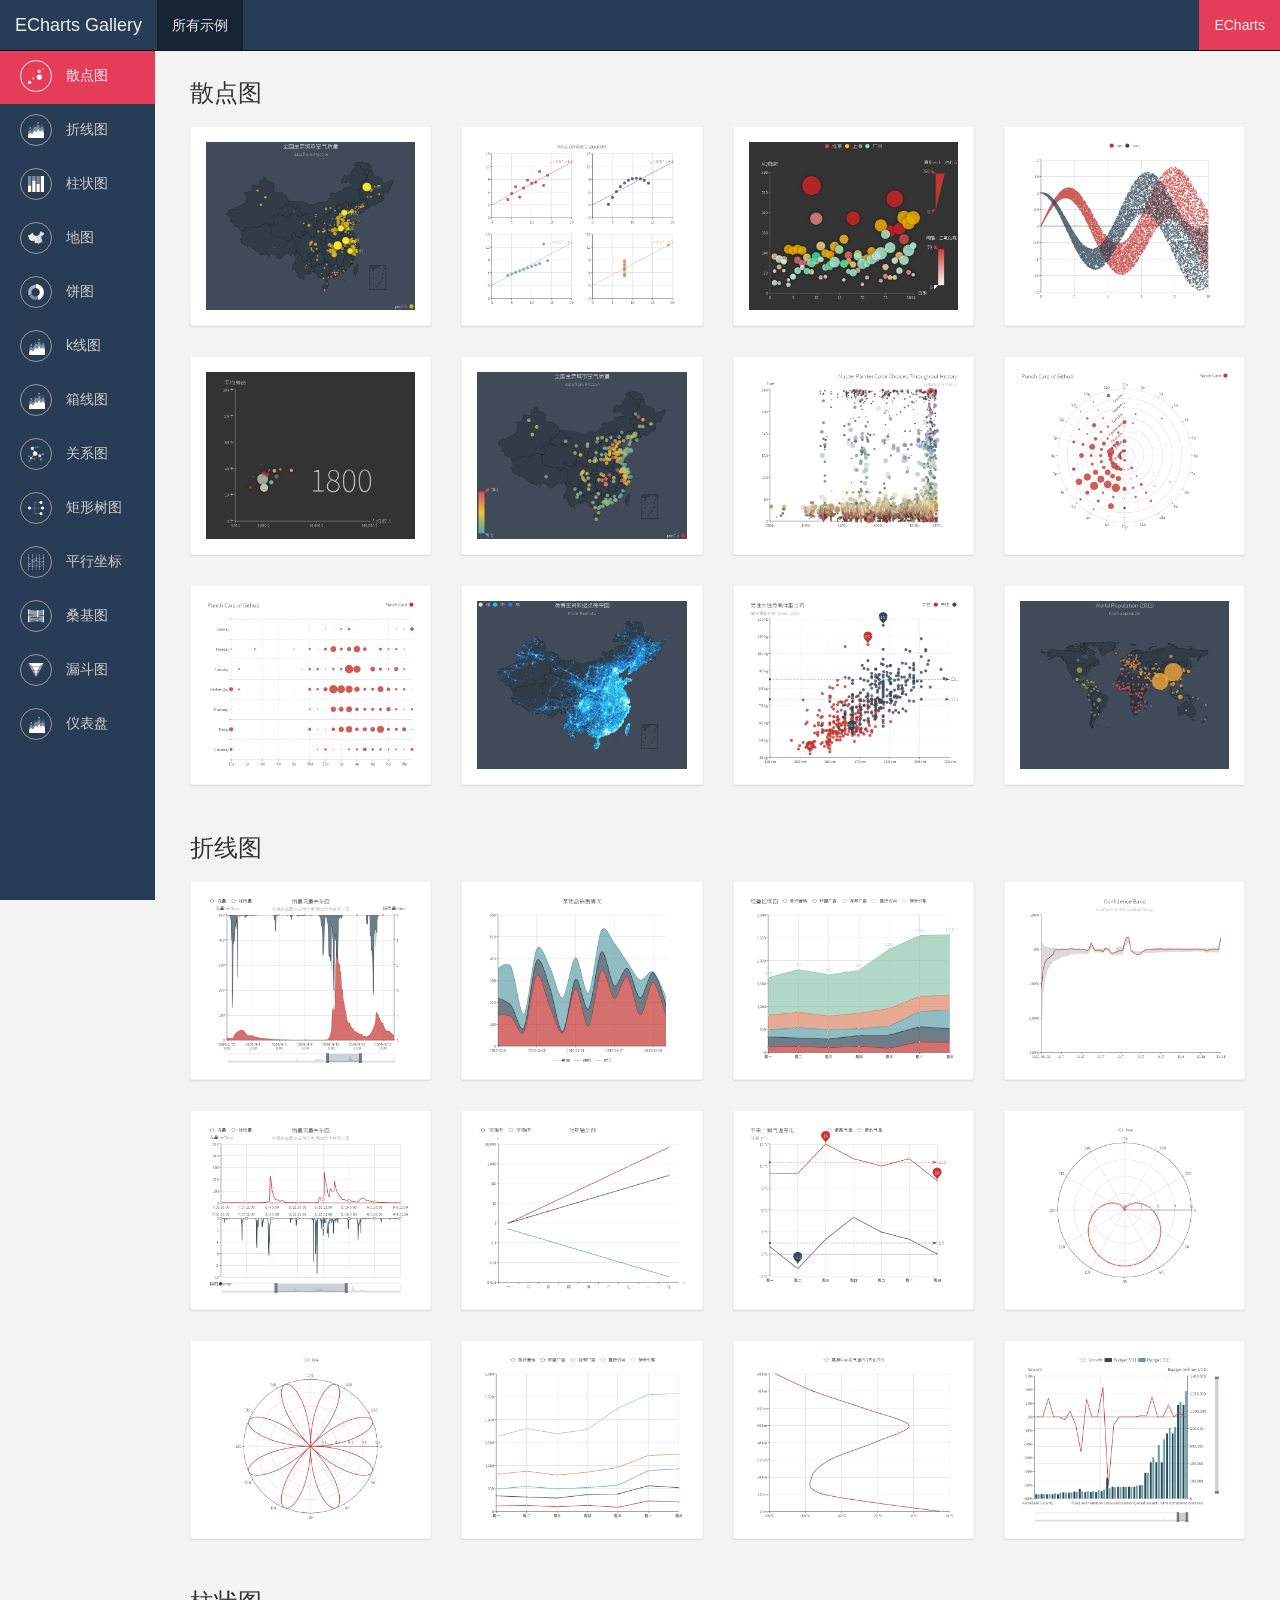
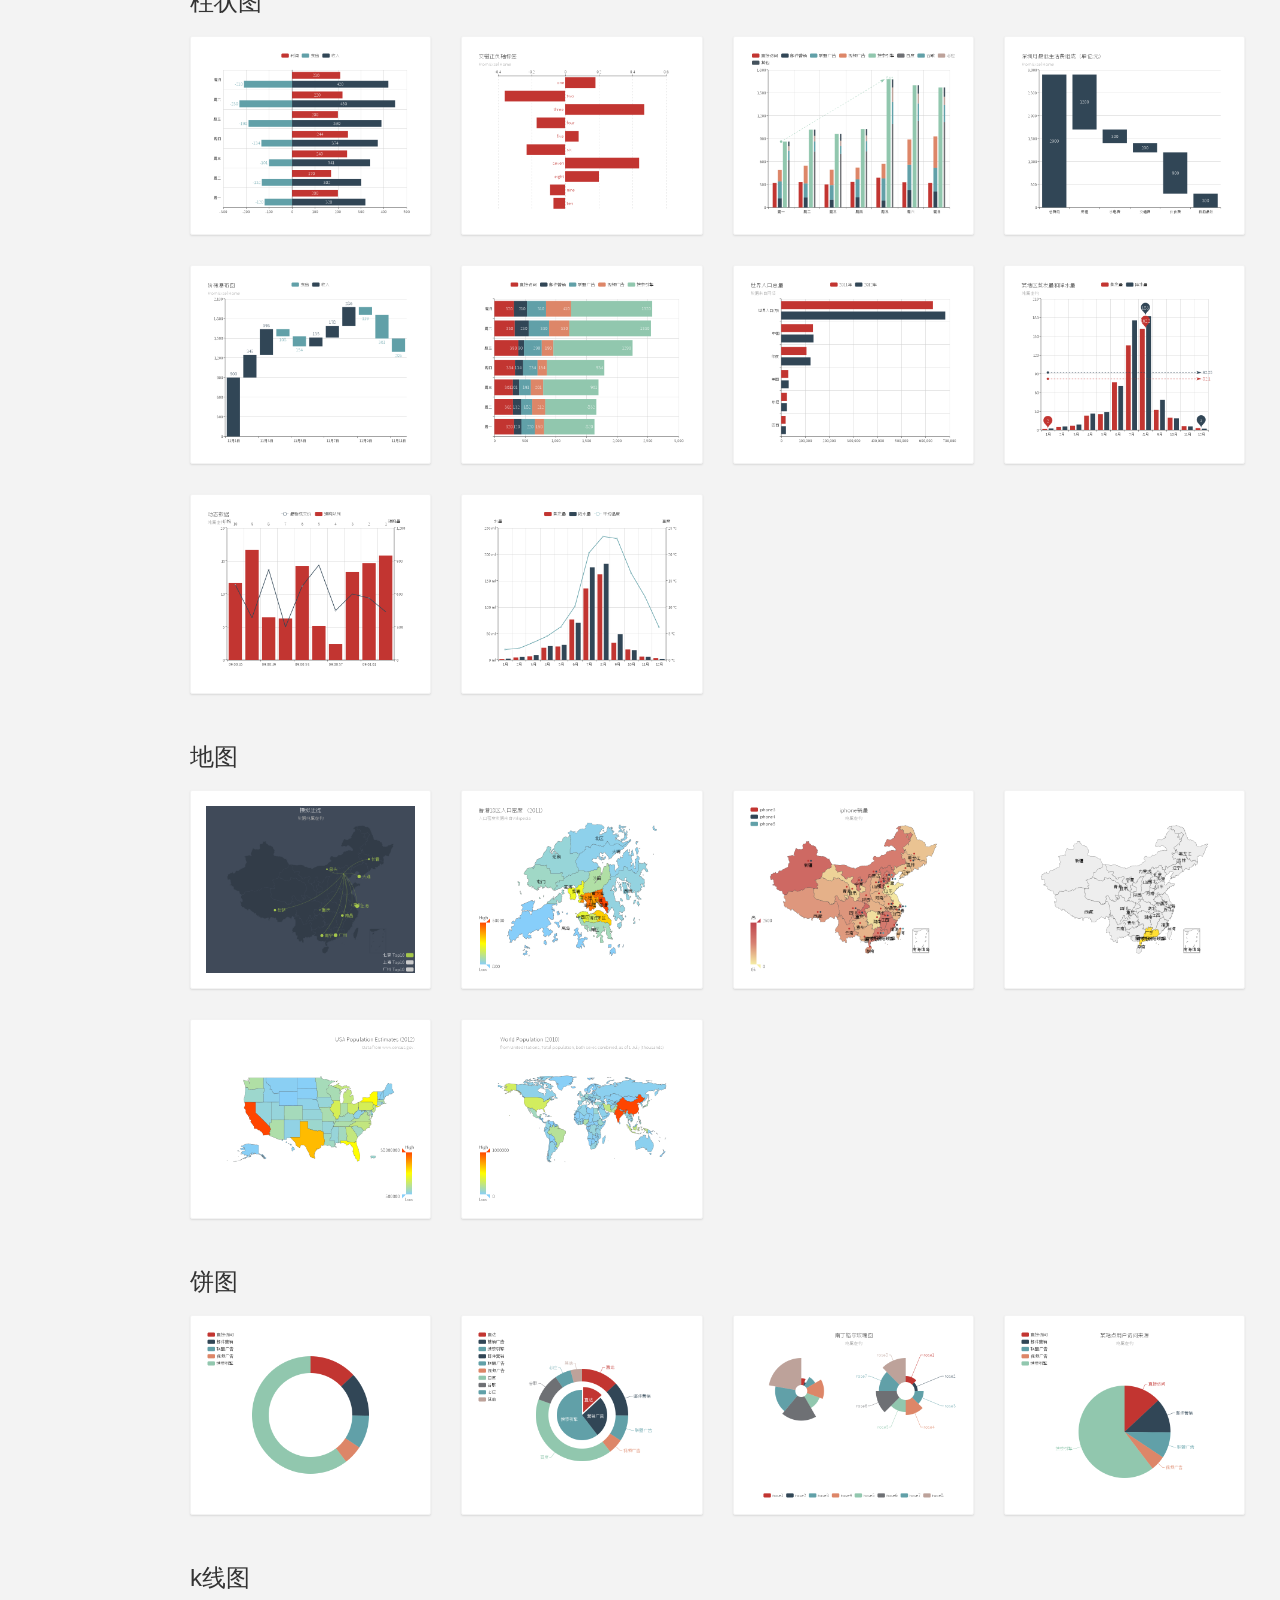
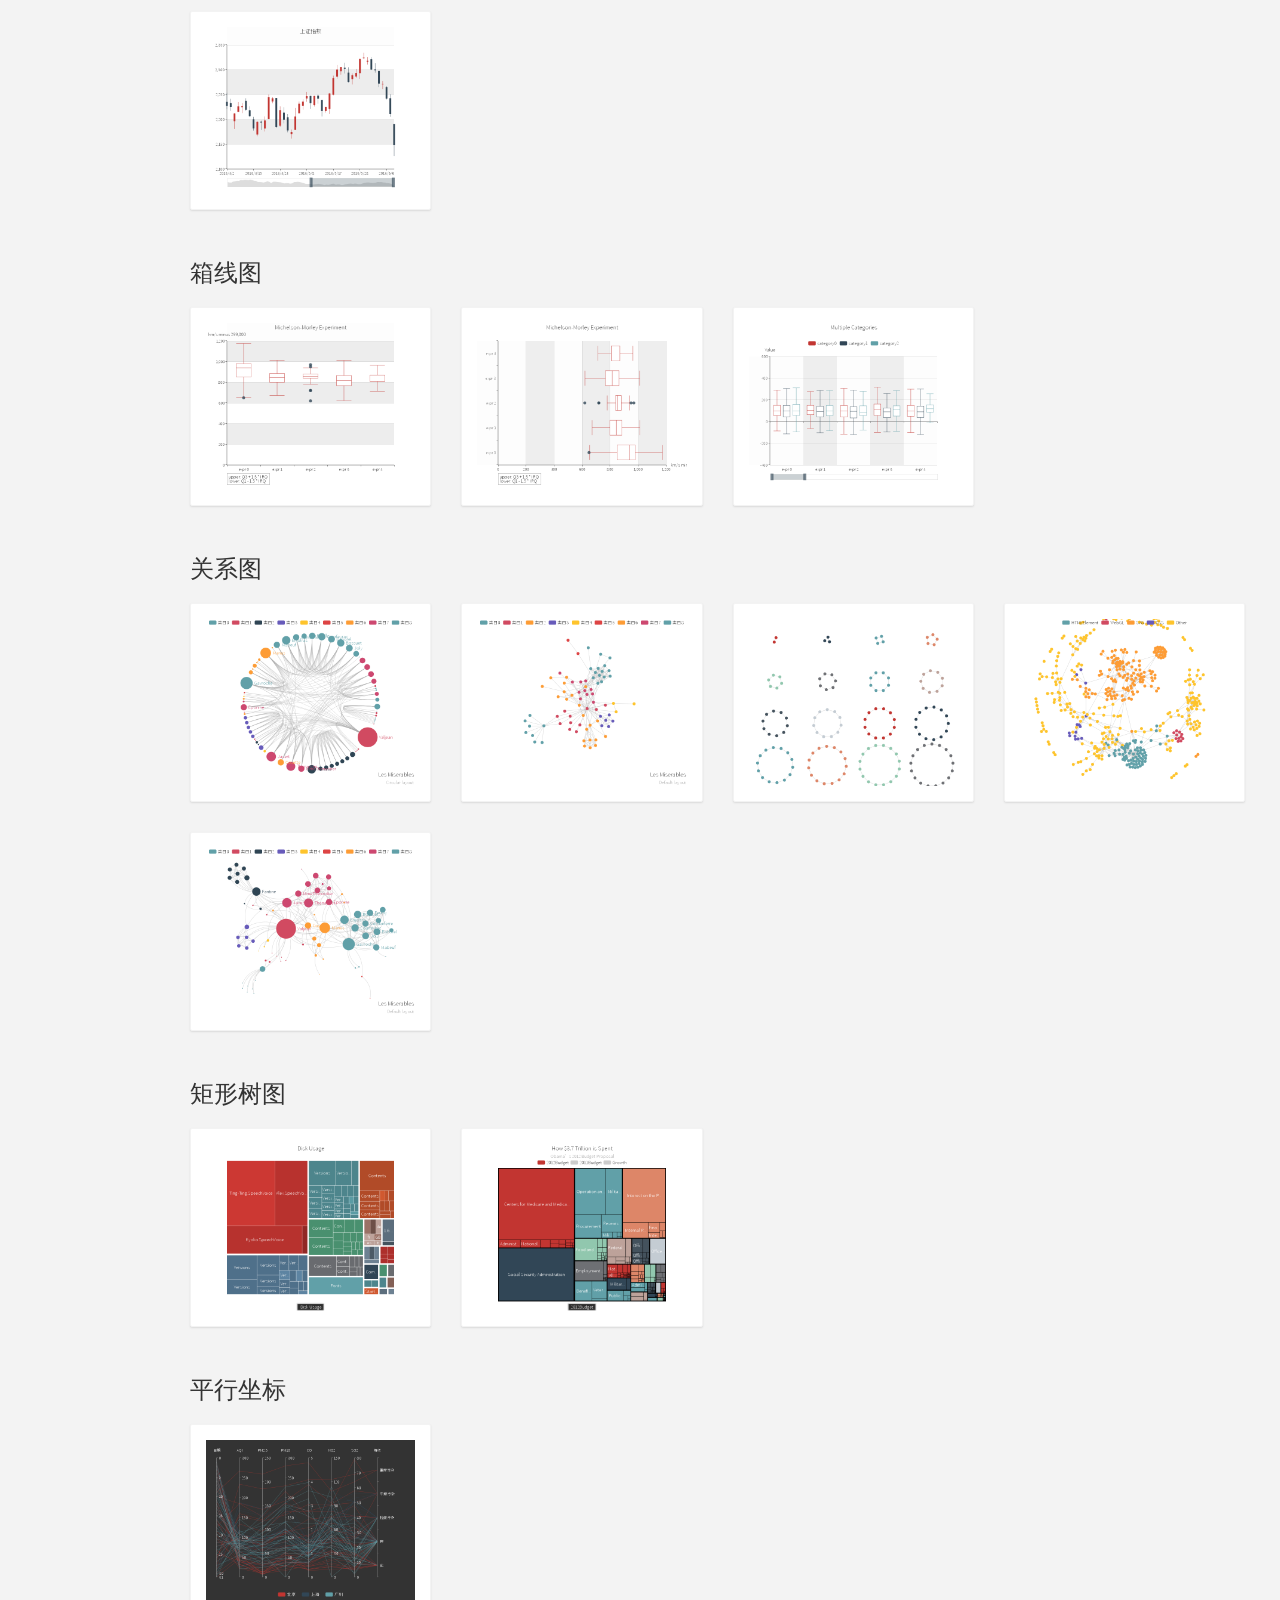
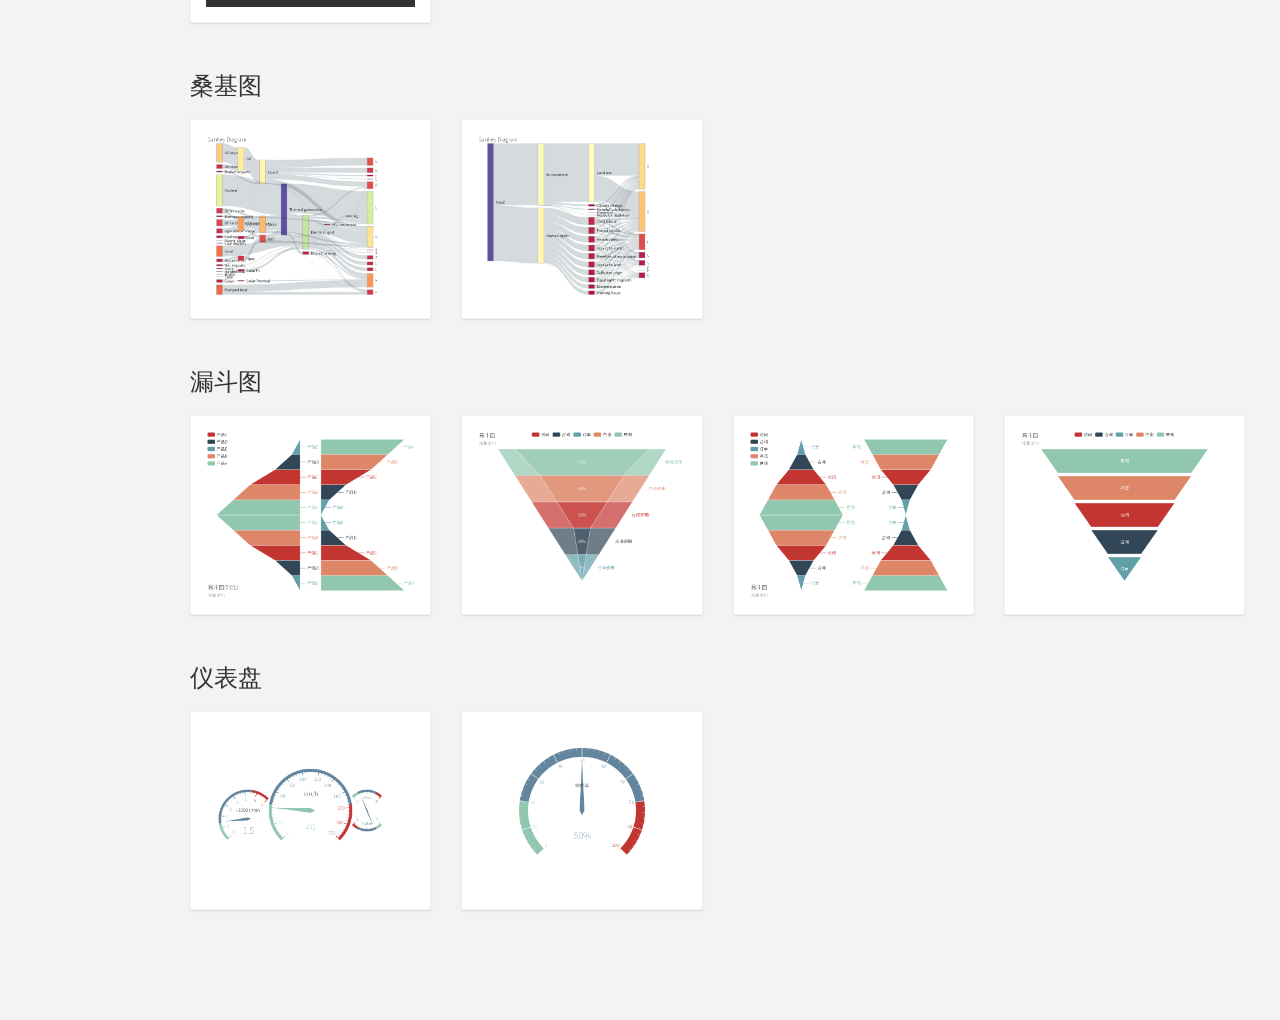
==== commit aed1498a: "v15.12.20 增加箱形图" ====
--- a/gallery/index.html
+++ b/gallery/index.html
@@ -1,848 +1,1081 @@
 <!DOCTYPE html>
-<!-- saved from url=(0049).//#chart-type-line -->
+<!-- saved from url=(0043)./index.html -->
 <html class="hb-loaded">
-	<head>
-		<meta http-equiv="Content-Type" content="text/html; charset=UTF-8">
-		<meta charset="utf-8">
-		<meta http-equiv="X-UA-Compatible" content="IE=edge">
-		<meta name="viewport" content="width=device-width, initial-scale=1">
-		<link rel="stylesheet" type="text/css" href="./css/bootstrap.css">
-		<!-- HTML5 shim and Respond.js for IE8 support of HTML5 elements and media queries-->
-		<!--[if lt IE 9]>
-			<script src="https://oss.maxcdn.com/html5shiv/3.7.2/html5shiv.min.js">
+<head>
+<meta http-equiv="Content-Type" content="text/html; charset=UTF-8">
+<meta charset="utf-8">
+<meta http-equiv="X-UA-Compatible" content="IE=edge">
+<meta name="viewport" content="width=device-width, initial-scale=1">
+<link rel="stylesheet" type="text/css" href="./css/bootstrap.css">
+<!-- HTML5 shim and Respond.js for IE8 support of HTML5 elements and media queries-->
+<!--[if lt IE 9]>
+<script src="https://oss.maxcdn.com/html5shiv/3.7.2/html5shiv.min.js">
 </script>
-			<script src="https://oss.maxcdn.com/respond/1.4.2/respond.min.js">
+<script src="https://oss.maxcdn.com/respond/1.4.2/respond.min.js">
 </script>
-		<![endif]-->
-		<link rel="stylesheet" type="text/css" href="./css/main.css">
-		<title>ECharts Gallery</title>
-		<style type="text/css">
+<![endif]-->
+<link rel="stylesheet" type="text/css" href="./css/main.css">
+<title>ECharts Gallery</title>
+<style type="text/css">
 </style>
-	</head>
-	<body>
-		<nav class="navbar navbar-default navbar-fixed-top">
-			<div class="container-fluid">
-				<div class="navbar-header">
-					<button type="button" data-toggle="collapse" data-target="#navbar-collapsed" aria-expanded="false" class="navbar-toggle collapsed">
-						<span class="sr-only">toggle</span>
-						<span class="icon-bar"></span>
-						<span class="icon-bar"></span>
-						<span class="icon-bar"></span>
-					</button>
-					<a class="navbar-brand">ECharts Gallery</a>
-				</div>
-				<div id="navbar-collapsed" class="collapse navbar-collapse">
-					<ul class="nav navbar-nav navbar-left">
-						<li id="nav-explore" class="active">
-							<a href="#">所有示例</a>
-						</li>
-					</ul>
-					<ul class="nav navbar-nav navbar-right">
-						<li class="highlight">
-							<a href="http://echarts.baidu.com/">ECharts</a>
-						</li>
-					</ul>
-				</div>
-			</div>
-		</nav>
-		<div id="left-chart-nav">
-			<ul>
-				<li class="active">
-					<a class="left-chart-nav-link" id="left-chart-nav-scatter" href="./index.html#chart-type-scatter">
-						<div class="chart-icon"></div>
-						<div class="chart-name">散点图</div>
-					</a>
-				</li>
-				<li class="">
-					<a class="left-chart-nav-link" id="left-chart-nav-line" href="./index.html#chart-type-line">
-						<div class="chart-icon"></div>
-						<div class="chart-name">折线图</div>
-					</a>
-				</li>
-				<li class="">
-					<a class="left-chart-nav-link" id="left-chart-nav-bar" href="./index.html#chart-type-bar">
-						<div class="chart-icon"></div>
-							<div class="chart-name">柱状图</div>
-					</a>
-				</li>
-				<li class="">
-					<a class="left-chart-nav-link" id="left-chart-nav-map" href="./index.html#chart-type-map">
-						<div class="chart-icon"></div>
-						<div class="chart-name">地图</div>
-					</a>
-				</li>
-				<li class="">
-					<a class="left-chart-nav-link" id="left-chart-nav-pie" href="./index.html#chart-type-pie">
-						<div class="chart-icon"></div>
-						<div class="chart-name">饼图</div>
-					</a>
-				</li>
-				<li class="">
-					<a class="left-chart-nav-link" id="left-chart-nav-graph" href="./index.html#chart-type-graph">
-						<div class="chart-icon"></div>
-						<div class="chart-name">关系图</div>
-					</a>
-				</li>
-				<li class="">
-					<a class="left-chart-nav-link" id="left-chart-nav-treemap" href="./index.html#chart-type-treemap">
-						<div class="chart-icon"></div>
-						<div class="chart-name">矩形树图</div>
-					</a>
-				</li>
-				<li class="">
-					<a class="left-chart-nav-link" id="left-chart-nav-parallel" href="./index.html#chart-type-parallel">
-						<div class="chart-icon"></div>
-						<div class="chart-name">平行坐标</div>
-					</a>
-				</li>
-				<li class="">
-					<a class="left-chart-nav-link" id="left-chart-nav-sankey" href="./index.html#chart-type-sankey">
-						<div class="chart-icon"></div>
-						<div class="chart-name">桑基图</div>
-					</a>
-				</li>
-				<li>
-					<a class="left-chart-nav-link" id="left-chart-nav-funnel" href="./index.html#chart-type-funnel">
-						<div class="chart-icon"></div>
-						<div class="chart-name">漏斗图</div>
-					</a>
-				</li>
-				<li class="">
-					<a class="left-chart-nav-link" id="left-chart-nav-gauge" href="./index.html#chart-type-gauge">
-					<div class="chart-icon"></div>
-					<div class="chart-name">仪表盘</div>
-					</a>
-				</li>
-			</ul>
-		</div>
-		<div id="explore-container">
-			<div class="chart-list-panel">
-				<h3 class="chart-type-head" id="chart-type-scatter">散点图</h3>
-				<div class="row" id="chart-row-scatter">
-					<div class="col-lg-3 col-md-4 col-sm-6">
-						<div class="chart">
-							<a class="chart-link" href="./editor.html?c=effectScatter-map">
-								<div class="chart-hover">
-									<h4 class="chart-title">全国主要城市空气质量</h4>
-									<div class="chart-subtitle">点击查看详情</div>
-								</div>
-								<div class="chart-hover-bg"></div>
-								<img class="chart-area" src="./images/effectScatter-map.png">
-							</a>
-						</div>
-					</div>
-					<div class="col-lg-3 col-md-4 col-sm-6">
-						<div class="chart">
-							<a class="chart-link" href="./editor.html?c=scatter-anscombe-quartet">
-								<div class="chart-hover">
-									<h4 class="chart-title">Anscombe's quartet</h4>
-									<div class="chart-subtitle">点击查看详情</div>
-								</div>
-								<div class="chart-hover-bg"></div>
-								<img class="chart-area" src="./images/scatter-anscombe-quartet.png">
-							</a>
-						</div>
-					</div>
-					<div class="col-lg-3 col-md-4 col-sm-6">
-						<div class="chart">
-							<a class="chart-link" href="./editor.html?c=scatter-aqi-color">
-								<div class="chart-hover">
-									<h4 class="chart-title">scatter-aqi-color</h4>
-									<div class="chart-subtitle">点击查看详情</div>
-								</div>
-								<div class="chart-hover-bg"></div>
-								<img class="chart-area" src="./images/scatter-aqi-color.png">
-							</a>
-						</div>
-					</div>
-					<div class="col-lg-3 col-md-4 col-sm-6">
-						<div class="chart">
-							<a class="chart-link" href="./editor.html?c=scatter-large">
-								<div class="chart-hover">
-									<h4 class="chart-title">scatter-large</h4>
-									<div class="chart-subtitle">点击查看详情</div>
-								</div>
-								<div class="chart-hover-bg"></div>
-								<img class="chart-area" src="./images/scatter-large.png">
-							</a>
-						</div>
-					</div>
-					<div class="col-lg-3 col-md-4 col-sm-6">
-						<div class="chart">
-							<a class="chart-link" href="./editor.html?c=scatter-life-expectancy">
-								<div class="chart-hover">
-									<h4 class="chart-title">1800</h4>
-									<div class="chart-subtitle">点击查看详情</div>
-								</div>
-								<div class="chart-hover-bg"></div>
-								<img class="chart-area" src="./images/scatter-life-expectancy.png">
-							</a>
-						</div>
-					</div>
-					<div class="col-lg-3 col-md-4 col-sm-6">
-						<div class="chart">
-							<a class="chart-link" href="./editor.html?c=scatter-map">
-								<div class="chart-hover">
-									<h4 class="chart-title">全国主要城市空气质量</h4>
-									<div class="chart-subtitle">点击查看详情</div>
-								</div>
-								<div class="chart-hover-bg"></div>
-								<img class="chart-area" src="./images/scatter-map.png">
-							</a>
-						</div>
-					</div>
-					<div class="col-lg-3 col-md-4 col-sm-6">
-						<div class="chart">
-							<a class="chart-link" href="./editor.html?c=scatter-painter-choice">
-								<div class="chart-hover">
-									<h4 class="chart-title">Master Painter Color Choices Throughout History</h4>
-									<div class="chart-subtitle">点击查看详情</div>
-								</div>
-								<div class="chart-hover-bg"></div>
-								<img class="chart-area" src="./images/scatter-painter-choice.png">
-							</a>
-						</div>
-					</div>
-					<div class="col-lg-3 col-md-4 col-sm-6">
-						<div class="chart">
-							<a class="chart-link" href="./editor.html?c=scatter-polar-punchCard">
-								<div class="chart-hover">
-									<h4 class="chart-title">Punch Card of Github</h4>
-									<div class="chart-subtitle">点击查看详情</div>
-								</div>
-								<div class="chart-hover-bg"></div>
-								<img class="chart-area" src="./images/scatter-polar-punchCard.png">
-							</a>
-						</div>
-					</div>
-					<div class="col-lg-3 col-md-4 col-sm-6">
-						<div class="chart">
-							<a class="chart-link" href="./editor.html?c=scatter-punchCard">
-								<div class="chart-hover">
-									<h4 class="chart-title">Punch Card of Github</h4>
-									<div class="chart-subtitle">点击查看详情</div>
-								</div>
-								<div class="chart-hover-bg"></div>
-								<img class="chart-area" src="./images/scatter-punchCard.png">
-							</a>
-						</div>
-					</div>
-					<div class="col-lg-3 col-md-4 col-sm-6">
-						<div class="chart">
-							<a class="chart-link" href="./editor.html?c=scatter-weibo">
-								<div class="chart-hover">
-									<h4 class="chart-title">微博签到数据点亮中国</h4>
-									<div class="chart-subtitle">点击查看详情</div>
-						</div>
-								<div class="chart-hover-bg"></div>
-								<img class="chart-area" src="./images/scatter-weibo.png">
-							</a>
-						</div>
-					</div>
-					<div class="col-lg-3 col-md-4 col-sm-6">
-						<div class="chart">
-							<a class="chart-link" href="./editor.html?c=scatter-weight">
-								<div class="chart-hover">
-									<h4 class="chart-title">男性女性身高体重分布</h4>
-									<div class="chart-subtitle">点击查看详情</div>
-						</div>
-								<div class="chart-hover-bg"></div>
-								<img class="chart-area" src="./images/scatter-weight.png">
-							</a>
-						</div>
-					</div>
-					<div class="col-lg-3 col-md-4 col-sm-6">
-						<div class="chart">
-							<a class="chart-link" href="./editor.html?c=scatter-world-population">
-								<div class="chart-hover">
-									<h4 class="chart-title">World Population (2011)</h4>
-									<div class="chart-subtitle">点击查看详情</div>
-						</div>
-								<div class="chart-hover-bg"></div>
-								<img class="chart-area" src="./images/scatter-world-population.png">
-							</a>
-						</div>
-					</div>
-				</div>
-				<h3 class="chart-type-head" id="chart-type-line">折线图</h3>
-				<div class="row" id="chart-row-line">
-					<div class="col-lg-3 col-md-4 col-sm-6">
-						<div class="chart">
-							<a class="chart-link" href="./editor.html?c=area-rainfall">
-								<div class="chart-hover">
-									<h4 class="chart-title">雨量流量关系图</h4>
-									<div class="chart-subtitle">点击查看详情</div>
-								</div>
-								<div class="chart-hover-bg"></div>
-								<img class="chart-area" src="./images/area-rainfall.png">
-							</a>
-						</div>
-					</div>
-					<div class="col-lg-3 col-md-4 col-sm-6">
-						<div class="chart">
-							<a class="chart-link" href="./editor.html?c=area-simple">
-								<div class="chart-hover">
-									<h4 class="chart-title">某楼盘销售情况</h4>
-									<div class="chart-subtitle">点击查看详情</div>
-								</div>
-								<div class="chart-hover-bg"></div>
-								<img class="chart-area" src="./images/area-simple.png">
-							</a>
-						</div>
-					</div>
-					<div class="col-lg-3 col-md-4 col-sm-6">
-						<div class="chart">
-							<a class="chart-link" href="./editor.html?c=area-stack">
-								<div class="chart-hover">
-									<h4 class="chart-title">堆叠区域图</h4>
-									<div class="chart-subtitle">点击查看详情</div>
-								</div>
-								<div class="chart-hover-bg"></div>
-								<img class="chart-area" src="./images/area-stack.png">
-							</a>
-						</div>
-					</div>
-					<div class="col-lg-3 col-md-4 col-sm-6">
-						<div class="chart">
-							<a class="chart-link" href="./editor.html?c=confidence-band">
-								<div class="chart-hover">
-									<h4 class="chart-title">Confidence Band</h4>
-									<div class="chart-subtitle">点击查看详情</div>
-								</div>
-								<div class="chart-hover-bg"></div>
-								<img class="chart-area" src="./images/confidence-band.png">
-							</a>
-						</div>
-					</div>
-					<div class="col-lg-3 col-md-4 col-sm-6">
-						<div class="chart">
-							<a class="chart-link" href="./editor.html?c=grid-multiple">
-								<div class="chart-hover">
-									<h4 class="chart-title">雨量流量关系图</h4>
-									<div class="chart-subtitle">点击查看详情</div>
-								</div>
-								<div class="chart-hover-bg"></div>
-								<img class="chart-area" src="./images/grid-multiple.png">
-							</a>
-						</div>
-					</div>
-					<div class="col-lg-3 col-md-4 col-sm-6">
-						<div class="chart">
-							<a class="chart-link" href="./editor.html?c=line-log">
-								<div class="chart-hover">
-									<h4 class="chart-title">对数轴示例</h4>
-									<div class="chart-subtitle">点击查看详情</div>
-								</div>
-								<div class="chart-hover-bg"></div>
-								<img class="chart-area" src="./images/line-log.png">
-							</a>
-						</div>
-					</div>
-					<div class="col-lg-3 col-md-4 col-sm-6">
-						<div class="chart">
-							<a class="chart-link" href="./editor.html?c=line-marker">
-								<div class="chart-hover">
-									<h4 class="chart-title">未来一周气温变化</h4>
-									<div class="chart-subtitle">点击查看详情</div>
-								</div>
-								<div class="chart-hover-bg"></div>
-								<img class="chart-area" src="./images/line-marker.png">
-							</a>
-						</div>
-					</div>
-					<div class="col-lg-3 col-md-4 col-sm-6">
-						<div class="chart">
-							<a class="chart-link" href="./editor.html?c=line-polar">
-								<div class="chart-hover">
-									<h4 class="chart-title">line-polar</h4>
-									<div class="chart-subtitle">点击查看详情</div>
-								</div>
-								<div class="chart-hover-bg"></div>
-								<img class="chart-area" src="./images/line-polar.png">
-							</a>
-						</div>
-					</div>
-					<div class="col-lg-3 col-md-4 col-sm-6">
-						<div class="chart">
-							<a class="chart-link" href="./editor.html?c=line-polar2">
-								<div class="chart-hover">
-									<h4 class="chart-title">line-polar2</h4>
-									<div class="chart-subtitle">点击查看详情</div>
-								</div>
-								<div class="chart-hover-bg"></div>
-								<img class="chart-area" src="./images/line-polar2.png">
-							</a>
-						</div>
-					</div>
-					<div class="col-lg-3 col-md-4 col-sm-6">
-						<div class="chart">
-							<a class="chart-link" href="./editor.html?c=line-stack">
-								<div class="chart-hover">
-									<h4 class="chart-title">line-stack</h4>
-									<div class="chart-subtitle">点击查看详情</div>
-								</div>
-								<div class="chart-hover-bg"></div>
-								<img class="chart-area" src="./images/line-stack.png">
-							</a>
-						</div>
-					</div>
-					<div class="col-lg-3 col-md-4 col-sm-6">
-						<div class="chart">
-							<a class="chart-link" href="./editor.html?c=line-y-category">
-								<div class="chart-hover">
-									<h4 class="chart-title">line-y-category</h4>
-									<div class="chart-subtitle">点击查看详情</div>
-								</div>
-								<div class="chart-hover-bg"></div>
-								<img class="chart-area" src="./images/line-y-category.png">
-							</a>
-						</div>
-					</div>
-					<div class="col-lg-3 col-md-4 col-sm-6">
-						<div class="chart">
-							<a class="chart-link" href="./editor.html?c=mix-zoom-on-value">
-								<div class="chart-hover">
-									<h4 class="chart-title">mix-zoom-on-value</h4>
-									<div class="chart-subtitle">点击查看详情</div>
-								</div>
-								<div class="chart-hover-bg"></div>
-								<img class="chart-area" src="./images/mix-zoom-on-value.png">
-							</a>
-						</div>
-					</div>
-				</div>
-				<h3 class="chart-type-head" id="chart-type-bar">柱状图</h3>
-				<div class="row" id="chart-row-bar">
-					<div class="col-lg-3 col-md-4 col-sm-6">
-						<div class="chart">
-							<a class="chart-link" href="./editor.html?c=bar-negative">
-								<div class="chart-hover">
-									<h4 class="chart-title">bar-negative</h4>
-									<div class="chart-subtitle">点击查看详情</div>
-								</div>
-								<div class="chart-hover-bg"></div>
-								<img class="chart-area" src="./images/bar-negative.png">
-							</a>
-						</div>
-					</div>
-					<div class="col-lg-3 col-md-4 col-sm-6">
-						<div class="chart">
-							<a class="chart-link" href="./editor.html?c=bar-negative2">
-								<div class="chart-hover">
-									<h4 class="chart-title">交错正负轴标签</h4>
-									<div class="chart-subtitle">点击查看详情</div>
-								</div>
-								<div class="chart-hover-bg"></div>
-								<img class="chart-area" src="./images/bar-negative2.png">
-							</a>
-						</div>
-					</div>
-					<div class="col-lg-3 col-md-4 col-sm-6">
-						<div class="chart">
-							<a class="chart-link" href="./editor.html?c=bar-stack">
-								<div class="chart-hover">
-									<h4 class="chart-title">bar-stack</h4>
-									<div class="chart-subtitle">点击查看详情</div>
-								</div>
-								<div class="chart-hover-bg"></div>
-								<img class="chart-area" src="./images/bar-stack.png">
-							</a>
-						</div>
-					</div>
-					<div class="col-lg-3 col-md-4 col-sm-6">
-						<div class="chart">
-							<a class="chart-link" href="./editor.html?c=bar-waterfall">
-								<div class="chart-hover">
-									<h4 class="chart-title">深圳月最低生活费组成（单位:元）</h4>
-									<div class="chart-subtitle">点击查看详情</div>
-								</div>
-								<div class="chart-hover-bg"></div>
-								<img class="chart-area" src="./images/bar-waterfall.png">
-							</a>
-						</div>
-					</div>
-					<div class="col-lg-3 col-md-4 col-sm-6">
-						<div class="chart">
-							<a class="chart-link" href="./editor.html?c=bar-waterfall2">
-								<div class="chart-hover">
-									<h4 class="chart-title">阶梯瀑布图</h4>
-									<div class="chart-subtitle">点击查看详情</div>
-								</div>
-								<div class="chart-hover-bg"></div>
-								<img class="chart-area" src="./images/bar-waterfall2.png">
-							</a>
-						</div>
-					</div>
-					<div class="col-lg-3 col-md-4 col-sm-6">
-						<div class="chart">
-							<a class="chart-link" href="./editor.html?c=bar-y-category-stack">
-								<div class="chart-hover">
-									<h4 class="chart-title">bar-y-category-stack</h4>
-									<div class="chart-subtitle">点击查看详情</div>
-								</div>
-								<div class="chart-hover-bg"></div>
-								<img class="chart-area" src="./images/bar-y-category-stack.png">
-							</a>
-						</div>
-					</div>
-					<div class="col-lg-3 col-md-4 col-sm-6">
-						<div class="chart">
-							<a class="chart-link" href="./editor.html?c=bar-y-category">
-								<div class="chart-hover">
-									<h4 class="chart-title">世界人口总量</h4>
-									<div class="chart-subtitle">点击查看详情</div>
-								</div>
-								<div class="chart-hover-bg"></div>
-								<img class="chart-area" src="./images/bar-y-category.png">
-							</a>
-						</div>
-					</div>
-					<div class="col-lg-3 col-md-4 col-sm-6">
-						<div class="chart">
-							<a class="chart-link" href="./editor.html?c=bar1">
-								<div class="chart-hover">
-									<h4 class="chart-title">某地区蒸发量和降水量</h4>
-									<div class="chart-subtitle">点击查看详情</div>
-								</div>
-								<div class="chart-hover-bg"></div>
-								<img class="chart-area" src="./images/bar1.png">
-							</a>
-						</div>
-					</div>
-					<div class="col-lg-3 col-md-4 col-sm-6">
-						<div class="chart">
-							<a class="chart-link" href="./editor.html?c=dynamic-data">
-								<div class="chart-hover">
-									<h4 class="chart-title">动态数据</h4>
-									<div class="chart-subtitle">点击查看详情</div>
-								</div>
-								<div class="chart-hover-bg"></div>
-								<img class="chart-area" src="./images/dynamic-data.png">
-							</a>
-						</div>
-					</div>
-					<div class="col-lg-3 col-md-4 col-sm-6">
-					<div class="chart">
-						<a class="chart-link" href="./editor.html?c=mix-line-bar">
-							<div class="chart-hover">
-								<h4 class="chart-title">mix-line-bar</h4>
-								<div class="chart-subtitle">点击查看详情</div>
-							</div>
-							<div class="chart-hover-bg"></div>
-							<img class="chart-area" src="./images/mix-line-bar.png">
-						</a>
-					</div>
-					</div>
-				</div>
-				<h3 class="chart-type-head" id="chart-type-map">地图</h3>
-				<div class="row" id="chart-row-map">
-					<div class="col-lg-3 col-md-4 col-sm-6">
-						<div class="chart">
-							<a class="chart-link" href="./editor.html?c=geoLine">
-								<div class="chart-hover">
-									<h4 class="chart-title">模拟迁徙</h4>
-									<div class="chart-subtitle">点击查看详情</div>
-								</div>
-								<div class="chart-hover-bg"></div>
-								<img class="chart-area" src="./images/geoLine.png">
-							</a>
-						</div>
-					</div>
-					<div class="col-lg-3 col-md-4 col-sm-6">
-						<div class="chart">
-							<a class="chart-link" href="./editor.html?c=map-HK">
-								<div class="chart-hover">
-									<h4 class="chart-title">香港18区人口密度 （2011）</h4>
-									<div class="chart-subtitle">点击查看详情</div>
-								</div>
-								<div class="chart-hover-bg"></div>
-								<img class="chart-area" src="./images/map-HK.png">
-							</a>
-						</div>
-					</div>
-					<div class="col-lg-3 col-md-4 col-sm-6">
-						<div class="chart">
-							<a class="chart-link" href="./editor.html?c=map-china-dataRange">
-								<div class="chart-hover">
-									<h4 class="chart-title">iphone销量</h4>
-									<div class="chart-subtitle">点击查看详情</div>
-								</div>
-								<div class="chart-hover-bg"></div>
-								<img class="chart-area" src="./images/map-china-dataRange.png">
-							</a>
-						</div>
-					</div>
-					<div class="col-lg-3 col-md-4 col-sm-6">
-						<div class="chart">
-							<a class="chart-link" href="./editor.html?c=map-china">
-								<div class="chart-hover">
-									<h4 class="chart-title">map-china</h4>
-									<div class="chart-subtitle">点击查看详情</div>
-								</div>
-								<div class="chart-hover-bg"></div>
-								<img class="chart-area" src="./images/map-china.png">
-							</a>
-						</div>
-					</div>
-					<div class="col-lg-3 col-md-4 col-sm-6">
-						<div class="chart">
-							<a class="chart-link" href="./editor.html?c=map-usa">
-								<div class="chart-hover">
-									<h4 class="chart-title">USA Population Estimates (2012)</h4>
-									<div class="chart-subtitle">点击查看详情</div>
-								</div>
-								<div class="chart-hover-bg"></div>
-								<img class="chart-area" src="./images/map-usa.png">
-							</a>
-						</div>
-					</div>
-					<div class="col-lg-3 col-md-4 col-sm-6">
-						<div class="chart">
-							<a class="chart-link" href="./editor.html?c=map-world-dataRange">
-								<div class="chart-hover">
-									<h4 class="chart-title">World Population (2010)</h4>
-									<div class="chart-subtitle">点击查看详情</div>
-								</div>
-								<div class="chart-hover-bg"></div>
-								<img class="chart-area" src="./images/map-world-dataRange.png">
-							</a>
-						</div>
-					</div>
-				</div>
-				<h3 class="chart-type-head" id="chart-type-pie">饼图</h3>
-				<div class="row" id="chart-row-pie">
-					<div class="col-lg-3 col-md-4 col-sm-6">
-						<div class="chart">
-							<a class="chart-link" href="./editor.html?c=pie-doughnut">
-								<div class="chart-hover">
-									<h4 class="chart-title">pie-doughnut</h4>
-									<div class="chart-subtitle">点击查看详情</div>
-								</div>
-								<div class="chart-hover-bg"></div>
-								<img class="chart-area" src="./images/pie-doughnut.png">
-							</a>
-						</div>
-					</div>
-					<div class="col-lg-3 col-md-4 col-sm-6">
-						<div class="chart">
-							<a class="chart-link" href="./editor.html?c=pie-nest">
-								<div class="chart-hover">
-									<h4 class="chart-title">pie-nest</h4>
-									<div class="chart-subtitle">点击查看详情</div>
-								</div>
-								<div class="chart-hover-bg"></div>
-								<img class="chart-area" src="./images/pie-nest.png">
-							</a>
-						</div>
-					</div>
-					<div class="col-lg-3 col-md-4 col-sm-6">
-						<div class="chart">
-							<a class="chart-link" href="./editor.html?c=pie-roseType">
-								<div class="chart-hover">
-									<h4 class="chart-title">南丁格尔玫瑰图</h4>
-									<div class="chart-subtitle">点击查看详情</div>
-								</div>
-								<div class="chart-hover-bg"></div>
-								<img class="chart-area" src="./images/pie-roseType.png">
-							</a>
-						</div>
-					</div>
-					<div class="col-lg-3 col-md-4 col-sm-6">
-						<div class="chart">
-							<a class="chart-link" href="./editor.html?c=pie-simple">
-								<div class="chart-hover">
-									<h4 class="chart-title">某站点用户访问来源</h4>
-									<div class="chart-subtitle">点击查看详情</div>
-								</div>
-								<div class="chart-hover-bg"></div>
-								<img class="chart-area" src="./images/pie-simple.png">
-							</a>
-						</div>
-					</div>
-				</div>
-				<h3 class="chart-type-head" id="chart-type-graph">关系图</h3>
-				<div class="row" id="chart-row-graph">
-					<div class="col-lg-3 col-md-4 col-sm-6">
-						<div class="chart">
-							<a class="chart-link" href="./editor.html?c=graph-circular-layout">
-								<div class="chart-hover">
-									<h4 class="chart-title">Les Miserables</h4>
-									<div class="chart-subtitle">点击查看详情</div>
-								</div>
-								<div class="chart-hover-bg"></div>
-								<img class="chart-area" src="./images/graph-circular-layout.png">
-							</a>
-						</div>
-					</div>
-					<div class="col-lg-3 col-md-4 col-sm-6">
-						<div class="chart">
-							<a class="chart-link" href="./editor.html?c=graph">
-								<div class="chart-hover">
-									<h4 class="chart-title">Les Miserables</h4>
-									<div class="chart-subtitle">点击查看详情</div>
-								</div>
-								<div class="chart-hover-bg"></div>
-								<img class="chart-area" src="./images/graph.png">
-							</a>
-						</div>
-					</div>
-				</div>
-				<h3 class="chart-type-head" id="chart-type-treemap">矩形树图</h3>
-				<div class="row" id="chart-row-treemap">
-					<div class="col-lg-3 col-md-4 col-sm-6">
-						<div class="chart">
-							<a class="chart-link" href="./editor.html?c=treemap-disk">
-								<div class="chart-hover">
-									<h4 class="chart-title">Disk Usage</h4>
-									<div class="chart-subtitle">点击查看详情</div>
-								</div>
-								<div class="chart-hover-bg"></div>
-								<img class="chart-area" src="./images/treemap-disk.png">
-							</a>
-						</div>
-					</div>
-					<div class="col-lg-3 col-md-4 col-sm-6">
-						<div class="chart">
-							<a class="chart-link" href="./editor.html?c=treemap-obama">
-								<div class="chart-hover">
-									<h4 class="chart-title">How $3.7 Trillion is Spent</h4>
-									<div class="chart-subtitle">点击查看详情</div>
-								</div>
-								<div class="chart-hover-bg"></div>
-								<img class="chart-area" src="./images/treemap-obama.png">
-							</a>
-						</div>
-					</div>
-				</div>
-				<h3 class="chart-type-head" id="chart-type-parallel">平行坐标</h3>
-				<div class="row" id="chart-row-parallel">
-					<div class="col-lg-3 col-md-4 col-sm-6">
-						<div class="chart">
-							<a class="chart-link" href="./editor.html?c=parallel-aqi">
-								<div class="chart-hover">
-									<h4 class="chart-title">parallel-aqi</h4>
-									<div class="chart-subtitle">点击查看详情</div>
-								</div>
-								<div class="chart-hover-bg"></div>
-								<img class="chart-area" src="./images/parallel-aqi.png">
-							</a>
-						</div>
-					</div>
-				</div>
-				<h3 class="chart-type-head" id="chart-type-sankey">桑基图</h3>
-				<div class="row" id="chart-row-sankey">
-					<div class="col-lg-3 col-md-4 col-sm-6">
-						<div class="chart">
-							<a class="chart-link" href="./editor.html?c=sankey-energy">
-								<div class="chart-hover">
-									<h4 class="chart-title">Sankey Diagram</h4>
-									<div class="chart-subtitle">点击查看详情</div>
-								</div>
-								<div class="chart-hover-bg"></div>
-								<img class="chart-area" src="./images/sankey-energy.png">
-							</a>
-						</div>
-					</div>
-					<div class="col-lg-3 col-md-4 col-sm-6">
-						<div class="chart">
-							<a class="chart-link" href="./editor.html?c=sankey-product">
-								<div class="chart-hover">
-									<h4 class="chart-title">Sankey Diagram</h4>
-									<div class="chart-subtitle">点击查看详情</div>
-								</div>
-								<div class="chart-hover-bg"></div>
-								<img class="chart-area" src="./images/sankey-product.png">
-							</a>
-						</div>
-					</div>
-				</div>
-				<h3 class="chart-type-head" id="chart-type-funnel">漏斗图</h3>
-				<div class="row" id="chart-row-funnel">
-					<div class="col-lg-3 col-md-4 col-sm-6">
-						<div class="chart">
-							<a class="chart-link" href="./editor.html?c=funnel-align">
-								<div class="chart-hover">
-									<h4 class="chart-title">漏斗图(对比)</h4>
-									<div class="chart-subtitle">点击查看详情</div>
-								</div>
-								<div class="chart-hover-bg"></div>
-								<img class="chart-area" src="./images/funnel-align.png">
-							</a>
-						</div>
-					</div>
-					<div class="col-lg-3 col-md-4 col-sm-6">
-						<div class="chart">
-							<a class="chart-link" href="./editor.html?c=funnel-customize">
-								<div class="chart-hover">
-									<h4 class="chart-title">漏斗图</h4>
-									<div class="chart-subtitle">点击查看详情</div>
-								</div>
-								<div class="chart-hover-bg"></div>
-								<img class="chart-area" src="./images/funnel-customize.png">
-							</a>
-						</div>
-					</div>
-					<div class="col-lg-3 col-md-4 col-sm-6">
-						<div class="chart">
-							<a class="chart-link" href="./editor.html?c=funnel-mutiple">
-								<div class="chart-hover">
-									<h4 class="chart-title">漏斗图</h4>
-									<div class="chart-subtitle">点击查看详情</div>
-								</div>
-								<div class="chart-hover-bg"></div>
-								<img class="chart-area" src="./images/funnel-mutiple.png">
-							</a>
-						</div>
-					</div>
-					<div class="col-lg-3 col-md-4 col-sm-6">
-						<div class="chart">
-							<a class="chart-link" href="./editor.html?c=funnel">
-								<div class="chart-hover">
-									<h4 class="chart-title">漏斗图</h4>
-									<div class="chart-subtitle">点击查看详情</div>
-								</div>
-								<div class="chart-hover-bg"></div>
-								<img class="chart-area" src="./images/funnel.png">
-							</a>
-						</div>
-					</div>
-				</div>
-				<h3 class="chart-type-head" id="chart-type-gauge">仪表盘</h3>
-				<div class="row" id="chart-row-gauge">
-					<div class="col-lg-3 col-md-4 col-sm-6">
-						<div class="chart">
-							<a class="chart-link" href="./editor.html?c=gauge-car">
-								<div class="chart-hover">
-									<h4 class="chart-title">gauge-car</h4>
-									<div class="chart-subtitle">点击查看详情</div>
-								</div>
-								<div class="chart-hover-bg"></div>
-								<img class="chart-area" src="./images/gauge-car.png">
-							</a>
-						</div>
-					</div>
-					<div class="col-lg-3 col-md-4 col-sm-6">
-						<div class="chart">
-							<a class="chart-link" href="./editor.html?c=gauge">
-								<div class="chart-hover">
-									<h4 class="chart-title">gauge</h4>
-									<div class="chart-subtitle">点击查看详情</div>
-								</div>
-								<div class="chart-hover-bg"></div>
-								<img class="chart-area" src="./images/gauge.png">
-							</a>
-						</div>
-					</div>
-				</div>
-			</div>
-		</div>
-		<script src="./hm.js"></script>
-		<script type="text/javascript" src="./js/jquery.js"></script>
-		<script type="text/javascript" src="./js/bootstrap.js"></script>
-		<script type="text/javascript" src="./js/lodash.js"></script>
-		<script type="text/javascript" src="./js/waypoint.js"></script>
-		<script type="text/javascript" src="./js/chart-list.js"></script>
-		<script type="text/javascript">var navExplore = document.getElementById('nav-explore');navExplore.className = 'active';</script>
-		<!--script type="text/javascript" src="./hm(1).js">	</script-->
-	</body>
+</head>
+<body>
+<nav class="navbar navbar-default navbar-fixed-top">
+<div class="container-fluid">
+	<div class="navbar-header">
+		<button type="button" data-toggle="collapse" data-target="#navbar-collapsed" aria-expanded="false" class="navbar-toggle collapsed"><span class="sr-only">toggle</span><span class="icon-bar"></span><span class="icon-bar"></span><span class="icon-bar"></span></button><a class="navbar-brand">ECharts Gallery</a>
+	</div>
+	<div id="navbar-collapsed" class="collapse navbar-collapse">
+		<ul class="nav navbar-nav navbar-left">
+			<li id="nav-explore" class="active"><a href="./ECharts Gallery_files/ECharts Gallery.html">所有示例</a></li>
+		</ul>
+		<ul class="nav navbar-nav navbar-right">
+			<li class="highlight"><a href="http://echarts.baidu.com/">ECharts</a></li>
+		</ul>
+	</div>
+</div>
+</nav>
+<div id="left-chart-nav">
+	<ul>
+		<li class="active"><a class="left-chart-nav-link" id="left-chart-nav-scatter" href="./index.html#chart-type-scatter">
+		<div class="chart-icon">
+		</div>
+		<div class="chart-name">
+			散点图
+		</div>
+		</a></li>
+		<li><a class="left-chart-nav-link" id="left-chart-nav-line" href="./index.html#chart-type-line">
+		<div class="chart-icon">
+		</div>
+		<div class="chart-name">
+			折线图
+		</div>
+		</a></li>
+		<li><a class="left-chart-nav-link" id="left-chart-nav-bar" href="./index.html#chart-type-bar">
+		<div class="chart-icon">
+		</div>
+		<div class="chart-name">
+			柱状图
+		</div>
+		</a></li>
+		<li><a class="left-chart-nav-link" id="left-chart-nav-map" href="./index.html#chart-type-map">
+		<div class="chart-icon">
+		</div>
+		<div class="chart-name">
+			地图
+		</div>
+		</a></li>
+		<li><a class="left-chart-nav-link" id="left-chart-nav-pie" href="./index.html#chart-type-pie">
+		<div class="chart-icon">
+		</div>
+		<div class="chart-name">
+			饼图
+		</div>
+		</a></li>
+		<li><a class="left-chart-nav-link" id="left-chart-nav-candlestick" href="./index.html#chart-type-candlestick">
+		<div class="chart-icon">
+		</div>
+		<div class="chart-name">
+			k线图
+		</div>
+		</a></li>
+		<li><a class="left-chart-nav-link" id="left-chart-nav-boxplot" href="./index.html#chart-type-boxplot">
+		<div class="chart-icon">
+		</div>
+		<div class="chart-name">
+			箱线图
+		</div>
+		</a></li>
+		<li><a class="left-chart-nav-link" id="left-chart-nav-graph" href="./index.html#chart-type-graph">
+		<div class="chart-icon">
+		</div>
+		<div class="chart-name">
+			关系图
+		</div>
+		</a></li>
+		<li><a class="left-chart-nav-link" id="left-chart-nav-treemap" href="./index.html#chart-type-treemap">
+		<div class="chart-icon">
+		</div>
+		<div class="chart-name">
+			矩形树图
+		</div>
+		</a></li>
+		<li><a class="left-chart-nav-link" id="left-chart-nav-parallel" href="./index.html#chart-type-parallel">
+		<div class="chart-icon">
+		</div>
+		<div class="chart-name">
+			平行坐标
+		</div>
+		</a></li>
+		<li><a class="left-chart-nav-link" id="left-chart-nav-sankey" href="./index.html#chart-type-sankey">
+		<div class="chart-icon">
+		</div>
+		<div class="chart-name">
+			桑基图
+		</div>
+		</a></li>
+		<li><a class="left-chart-nav-link" id="left-chart-nav-funnel" href="./index.html#chart-type-funnel">
+		<div class="chart-icon">
+		</div>
+		<div class="chart-name">
+			漏斗图
+		</div>
+		</a></li>
+		<li><a class="left-chart-nav-link" id="left-chart -nav-gauge" href="./index.html#chart-type-gauge">
+		<div class="chart-icon">
+		</div>
+		<div class="chart-name">
+			仪表盘
+		</div>
+		</a></li>
+	</ul>
+</div>
+<div id="explore-container">
+	<div class="chart-list-panel">
+		<h3 class="chart-type-head" id="chart-type-scatter">散点图</h3>
+		<div class="row" id="chart-row-scatter">
+			<div class="col-lg-3 col-md-4 col-sm-6">
+				<div class="chart">
+					<a class="chart-link" href="./editor.html?c=effectScatter-map">
+					<div class="chart-hover">
+						<h4 class="chart-title">全国主要城市空气质量</h4>
+						<div class="chart-subtitle">
+							点击查看详情
+						</div>
+					</div>
+					<div class="chart-hover-bg">
+					</div>
+					<img class="chart-area" src="./images/effectScatter-map.png"></a>
+				</div>
+			</div>
+			<div class="col-lg-3 col-md-4 col-sm-6">
+				<div class="chart">
+					<a class="chart-link" href="./editor.html?c=scatter-anscombe-quartet">
+					<div class="chart-hover">
+						<h4 class="chart-title">Anscombe's quartet</h4>
+						<div class="chart-subtitle">
+							点击查看详情
+						</div>
+					</div>
+					<div class="chart-hover-bg">
+					</div>
+					<img class="chart-area" src="./images/scatter-anscombe-quartet.png"></a>
+				</div>
+			</div>
+			<div class="col-lg-3 col-md-4 col-sm-6">
+				<div class="chart">
+					<a class="chart-link" href="./editor.html?c=scatter-aqi-color">
+					<div class="chart-hover">
+						<h4 class="chart-title">scatter-aqi-color</h4>
+						<div class="chart-subtitle">
+							点击查看详情
+						</div>
+					</div>
+					<div class="chart-hover-bg">
+					</div>
+					<img class="chart-area" src="./images/scatter-aqi-color.png"></a>
+				</div>
+			</div>
+			<div class="col-lg-3 col-md-4 col-sm-6">
+				<div class="chart">
+					<a class="chart-link" href="./editor.html?c=scatter-large">
+					<div class="chart-hover">
+						<h4 class="chart-title">scatter-large</h4>
+						<div class="chart-subtitle">
+							点击查看详情
+						</div>
+					</div>
+					<div class="chart-hover-bg">
+					</div>
+					<img class="chart-area" src="./images/scatter-large.png"></a>
+				</div>
+			</div>
+			<div class="col-lg-3 col-md-4 col-sm-6">
+				<div class="chart">
+					<a class="chart-link" href="./editor.html?c=scatter-life-expectancy">
+					<div class="chart-hover">
+						<h4 class="chart-title">1800</h4>
+						<div class="chart-subtitle">
+							点击查看详情
+						</div>
+					</div>
+					<div class="chart-hover-bg">
+					</div>
+					<img class="chart-area" src="./images/scatter-life-expectancy.png"></a>
+				</div>
+			</div>
+			<div class="col-lg-3 col-md-4 col-sm-6">
+				<div class="chart">
+					<a class="chart-link" href="./editor.html?c=scatter-map">
+					<div class="chart-hover">
+						<h4 class="chart-title">全国主要城市空气质量</h4>
+						<div class="chart-subtitle">
+							点击查看详情
+						</div>
+					</div>
+					<div class="chart-hover-bg">
+					</div>
+					<img class="chart-area" src="./images/scatter-map.png"></a>
+				</div>
+			</div>
+			<div class="col-lg-3 col-md-4 col-sm-6">
+				<div class="chart">
+					<a class="chart-link" href="./editor.html?c=scatter-painter-choice">
+					<div class="chart-hover">
+						<h4 class="chart-title">Master Painter Color Choices Throughout History</h4>
+						<div class="chart-subtitle">
+							点击查看详情
+						</div>
+					</div>
+					<div class="chart-hover-bg">
+					</div>
+					<img class="chart-area" src="./images/scatter-painter-choice.png"></a>
+				</div>
+			</div>
+			<div class="col-lg-3 col-md-4 col-sm-6">
+				<div class="chart">
+					<a class="chart-link" href="./editor.html?c=scatter-polar-punchCard">
+					<div class="chart-hover">
+						<h4 class="chart-title">Punch Card of Github</h4>
+						<div class="chart-subtitle">
+							点击查看详情
+						</div>
+					</div>
+					<div class="chart-hover-bg">
+					</div>
+					<img class="chart-area" src="./images/scatter-polar-punchCard.png"></a>
+				</div>
+			</div>
+			<div class="col-lg-3 col-md-4 col-sm-6">
+				<div class="chart">
+					<a class="chart-link" href="./editor.html?c=scatter-punchCard">
+					<div class="chart-hover">
+						<h4 class="chart-title">Punch Card of Github</h4>
+						<div class="chart-subtitle">
+							点击查看详情
+						</div>
+					</div>
+					<div class="chart-hover-bg">
+					</div>
+					<img class="chart-area" src="./images/scatter-punchCard.png"></a>
+				</div>
+			</div>
+			<div class="col-lg-3 col-md-4 col-sm-6">
+				<div class="chart">
+					<a class="chart-link" href="./editor.html?c=scatter-weibo">
+					<div class="chart-hover">
+						<h4 class="chart-title">微博签到数据点亮中国</h4>
+						<div class="chart-subtitle">
+							点击查看详情
+						</div>
+					</div>
+					<div class="chart-hover-bg">
+					</div>
+					<img class="chart-area" src="./images/scatter-weibo.png"></a>
+				</div>
+			</div>
+			<div class="col-lg-3 col-md-4 col-sm-6">
+				<div class="chart">
+					<a class="chart-link" href="./editor.html?c=scatter-weight">
+					<div class="chart-hover">
+						<h4 class="chart-title">男性女性身高体重分布</h4>
+						<div class="chart-subtitle">
+							点击查看详情
+						</div>
+					</div>
+					<div class="chart-hover-bg">
+					</div>
+					<img class="chart-area" src="./images/scatter-weight.png"></a>
+				</div>
+			</div>
+			<div class="col-lg-3 col-md-4 col-sm-6">
+				<div class="chart">
+					<a class="chart-link" href="./editor.html?c=scatter-world-population">
+					<div class="chart-hover">
+						<h4 class="chart-title">World Population (2011)</h4>
+						<div class="chart-subtitle">
+							点击查看详情
+						</div>
+					</div>
+					<div class="chart-hover-bg">
+					</div>
+					<img class="chart-area" src="./images/scatter-world-population.png"></a>
+				</div>
+			</div>
+		</div>
+		<h3 class="chart-type-head" id="chart-type-line">折线图</h3>
+		<div class="row" id="chart-row-line">
+			<div class="col-lg-3 col-md-4 col-sm-6">
+				<div class="chart">
+					<a class="chart-link" href="./editor.html?c=area-rainfall">
+					<div class="chart-hover">
+						<h4 class="chart-title">雨量流量关系图</h4>
+						<div class="chart-subtitle">
+							点击查看详情
+						</div>
+					</div>
+					<div class="chart-hover-bg">
+					</div>
+					<img class="chart-area" src="./images/area-rainfall.png"></a>
+				</div>
+			</div>
+			<div class="col-lg-3 col-md-4 col-sm-6">
+				<div class="chart">
+					<a class="chart-link" href="./editor.html?c=area-simple">
+					<div class="chart-hover">
+						<h4 class="chart-title">某楼盘销售情况</h4>
+						<div class="chart-subtitle">
+							点击查看详情
+						</div>
+					</div>
+					<div class="chart-hover-bg">
+					</div>
+					<img class="chart-area" src="./images/area-simple.png"></a>
+				</div>
+			</div>
+			<div class="col-lg-3 col-md-4 col-sm-6">
+				<div class="chart">
+					<a class="chart-link" href="./editor.html?c=area-stack">
+					<div class="chart-hover">
+						<h4 class="chart-title">堆叠区域图</h4>
+						<div class="chart-subtitle">
+							点击查看详情
+						</div>
+					</div>
+					<div class="chart-hover-bg">
+					</div>
+					<img class="chart-area" src="./images/area-stack.png"></a>
+				</div>
+			</div>
+			<div class="col-lg-3 col-md-4 col-sm-6">
+				<div class="chart">
+					<a class="chart-link" href="./editor.html?c=confidence-band">
+					<div class="chart-hover">
+						<h4 class="chart-title">Confidence Band</h4>
+						<div class="chart-subtitle">
+							点击查看详情
+						</div>
+					</div>
+					<div class="chart-hover-bg">
+					</div>
+					<img class="chart-area" src="./images/confidence-band.png"></a>
+				</div>
+			</div>
+			<div class="col-lg-3 col-md-4 col-sm-6">
+				<div class="chart">
+					<a class="chart-link" href="./editor.html?c=grid-multiple">
+					<div class="chart-hover">
+						<h4 class="chart-title">雨量流量关系图</h4>
+						<div class="chart-subtitle">
+							点击查看详情
+						</div>
+					</div>
+					<div class="chart-hover-bg">
+					</div>
+					<img class="chart-area" src="./images/grid-multiple.png"></a>
+				</div>
+			</div>
+			<div class="col-lg-3 col-md-4 col-sm-6">
+				<div class="chart">
+					<a class="chart-link" href="./editor.html?c=line-log">
+					<div class="chart-hover">
+						<h4 class="chart-title">对数轴示例</h4>
+						<div class="chart-subtitle">
+							点击查看详情
+						</div>
+					</div>
+					<div class="chart-hover-bg">
+					</div>
+					<img class="chart-area" src="./images/line-log.png"></a>
+				</div>
+			</div>
+			<div class="col-lg-3 col-md-4 col-sm-6">
+				<div class="chart">
+					<a class="chart-link" href="./editor.html?c=line-marker">
+					<div class="chart-hover">
+						<h4 class="chart-title">未来一周气温变化</h4>
+						<div class="chart-subtitle">
+							点击查看详情
+						</div>
+					</div>
+					<div class="chart-hover-bg">
+					</div>
+					<img class="chart-area" src="./images/line-marker.png"></a>
+				</div>
+			</div>
+			<div class="col-lg-3 col-md-4 col-sm-6">
+				<div class="chart">
+					<a class="chart-link" href="./editor.html?c=line-polar">
+					<div class="chart-hover">
+						<h4 class="chart-title">line-polar</h4>
+						<div class="chart-subtitle">
+							点击查看详情
+						</div>
+					</div>
+					<div class="chart-hover-bg">
+					</div>
+					<img class="chart-area" src="./images/line-polar.png"></a>
+				</div>
+			</div>
+			<div class="col-lg-3 col-md-4 col-sm-6">
+				<div class="chart">
+					<a class="chart-link" href="./editor.html?c=line-polar2">
+					<div class="chart-hover">
+						<h4 class="chart-title">line-polar2</h4>
+						<div class="chart-subtitle">
+							点击查看详情
+						</div>
+					</div>
+					<div class="chart-hover-bg">
+					</div>
+					<img class="chart-area" src="./images/line-polar2.png"></a>
+				</div>
+			</div>
+			<div class="col-lg-3 col-md-4 col-sm-6">
+				<div class="chart">
+					<a class="chart-link" href="./editor.html?c=line-stack">
+					<div class="chart-hover">
+						<h4 class="chart-title">line-stack</h4>
+						<div class="chart-subtitle">
+							点击查看详情
+						</div>
+					</div>
+					<div class="chart-hover-bg">
+					</div>
+					<img class="chart-area" src="./images/line-stack.png"></a>
+				</div>
+			</div>
+			<div class="col-lg-3 col-md-4 col-sm-6">
+				<div class="chart">
+					<a class="chart-link" href="./editor.html?c=line-y-category">
+					<div class="chart-hover">
+						<h4 class="chart-title">line-y-category</h4>
+						<div class="chart-subtitle">
+							点击查看详情
+						</div>
+					</div>
+					<div class="chart-hover-bg">
+					</div>
+					<img class="chart-area" src="./images/line-y-category.png"></a>
+				</div>
+			</div>
+			<div class="col-lg-3 col-md-4 col-sm-6">
+				<div class="chart">
+					<a class="chart-link" href="./editor.html?c=mix-zoom-on-value">
+					<div class="chart-hover">
+						<h4 class="chart-title">mix-zoom-on-value</h4>
+						<div class="chart-subtitle">
+							点击查看详情
+						</div>
+					</div>
+					<div class="chart-hover-bg">
+					</div>
+					<img class="chart-area" src="./images/mix-zoom-on-value.png"></a>
+				</div>
+			</div>
+		</div>
+		<h3 class="chart-type-head" id="chart-type-bar">柱状图</h3>
+		<div class="row" id="chart-row-bar">
+			<div class="col-lg-3 col-md-4 col-sm-6">
+				<div class="chart">
+					<a class="chart-link" href="./editor.html?c=bar-negative">
+					<div class="chart-hover">
+						<h4 class="chart-title">bar-negative</h4>
+						<div class="chart-subtitle">
+							点击查看详情
+						</div>
+					</div>
+					<div class="chart-hover-bg">
+					</div>
+					<img class="chart-area" src="./images/bar-negative.png"></a>
+				</div>
+			</div>
+			<div class="col-lg-3 col-md-4 col-sm-6">
+				<div class="chart">
+					<a class="chart-link" href="./editor.html?c=bar-negative2">
+					<div class="chart-hover">
+						<h4 class="chart-title">交错正负轴标签</h4>
+						<div class="chart-subtitle">
+							点击查看详情
+						</div>
+					</div>
+					<div class="chart-hover-bg">
+					</div>
+					<img class="chart-area" src="./images/bar-negative2.png"></a>
+				</div>
+			</div>
+			<div class="col-lg-3 col-md-4 col-sm-6">
+				<div class="chart">
+					<a class="chart-link" href="./editor.html?c=bar-stack">
+					<div class="chart-hover">
+						<h4 class="chart-title">bar-stack</h4>
+						<div class="chart-subtitle">
+							点击查看详情
+						</div>
+					</div>
+					<div class="chart-hover-bg">
+					</div>
+					<img class="chart-area" src="./images/bar-stack.png"></a>
+				</div>
+			</div>
+			<div class="col-lg-3 col-md-4 col-sm-6">
+				<div class="chart">
+					<a class="chart-link" href="./editor.html?c=bar-waterfall">
+					<div class="chart-hover">
+						<h4 class="chart-title">深圳月最低生活费组成（单位:元）</h4>
+						<div class="chart-subtitle">
+							点击查看详情
+						</div>
+					</div>
+					<div class="chart-hover-bg">
+					</div>
+					<img class="chart-area" src="./images/bar-waterfall.png"></a>
+				</div>
+			</div>
+			<div class="col-lg-3 col-md-4 col-sm-6">
+				<div class="chart">
+					<a class="chart-link" href="./editor.html?c=bar-waterfall2">
+					<div class="chart-hover">
+						<h4 class="chart-title">阶梯瀑布图</h4>
+						<div class="chart-subtitle">
+							点击查看详情
+						</div>
+					</div>
+					<div class="chart-hover-bg">
+					</div>
+					<img class="chart-area" src="./images/bar-waterfall2.png"></a>
+				</div>
+			</div>
+			<div class="col-lg-3 col-md-4 col-sm-6">
+				<div class="chart">
+					<a class="chart-link" href="./editor.html?c=bar-y-category-stack">
+					<div class="chart-hover">
+						<h4 class="chart-title">bar-y-category-stack</h4>
+						<div class="chart-subtitle">
+							点击查看详情
+						</div>
+					</div>
+					<div class="chart-hover-bg">
+					</div>
+					<img class="chart-area" src="./images/bar-y-category-stack.png"></a>
+				</div>
+			</div>
+			<div class="col-lg-3 col-md-4 col-sm-6">
+				<div class="chart">
+					<a class="chart-link" href="./editor.html?c=bar-y-categ ory">
+					<div class="chart-hover">
+						<h4 class="chart-title">世界人口总量</h4>
+						<div class="chart-subtitle">
+							点击查看详情
+						</div>
+					</div>
+					<div class="chart-hover-bg">
+					</div>
+					<img class="chart-area" src="./images/bar-y-category.png"></a>
+				</div>
+			</div>
+			<div class="col-lg-3 col-md-4 col-sm-6">
+				<div class="chart">
+					<a class="chart-link" href="./editor.html?c=bar1">
+					<div class="chart-hover">
+						<h4 class="chart-title">某地区蒸发量和降水量</h4>
+						<div class="chart-subtitle">
+							点击查看详情
+						</div>
+					</div>
+					<div class="chart-hover-bg">
+					</div>
+					<img class="chart-area" src="./images/bar1.png"></a>
+				</div>
+			</div>
+			<div class="col-lg-3 col-md-4 col-sm-6">
+				<div class="chart">
+					<a class="chart-link" href="./editor.html?c=dynamic-data">
+					<div class="chart-hover">
+						<h4 class="chart-title">动态数据</h4>
+						<div class="chart-subtitle">
+							点击查看详情
+						</div>
+					</div>
+					<div class="chart-hover-bg">
+					</div>
+					<img class="chart-area" src="./images/dynamic-data.png"></a>
+				</div>
+			</div>
+			<div class="col-lg-3 col-md-4 col-sm-6">
+				<div class="chart">
+					<a class="chart-link" href="./editor.html?c=mix-line-bar">
+					<div class="chart-hover">
+						<h4 class="chart-title">mix-line-bar</h4>
+						<div class="chart-subtitle">
+							点击查看详情
+						</div>
+					</div>
+					<div class="chart-hover-bg">
+					</div>
+					<img class="chart-area" src="./images/mix-line-bar.png"></a>
+				</div>
+			</div>
+		</div>
+		<h3 class="chart-type-head" id="chart-type-map">地图</h3>
+		<div class="row" id="chart-row-map">
+			<div class="col-lg-3 col-md-4 col-sm-6">
+				<div class="chart">
+					<a class="chart-link" href="./editor.html?c=geoLine">
+					<div class="chart-hover">
+						<h4 class="chart-title">模拟迁徙</h4>
+						<div class="chart-subtitle">
+							点击查看详情
+						</div>
+					</div>
+					<div class="chart-hover-bg">
+					</div>
+					<img class="chart-area" src="./images/geoLine.png"></a>
+				</div>
+			</div>
+			<div class="col-lg-3 col-md-4 col-sm-6">
+				<div class="chart">
+					<a class="chart-link" href="./editor.html?c=map-HK">
+					<div class="chart-hover">
+						<h4 class="chart-title">香港18区人口密度 （2011）</h4>
+						<div class="chart-subtitle">
+							点击查看详情
+						</div>
+					</div>
+					<div class="chart-hover-bg">
+					</div>
+					<img class="chart-area" src="./images/map-HK.png"></a>
+				</div>
+			</div>
+			<div class="col-lg-3 col-md-4 col-sm-6">
+				<div class="chart">
+					<a class="chart-link" href="./editor.html?c=map-china-dataRange">
+					<div class="chart-hover">
+						<h4 class="chart-title">iphone销量</h4>
+						<div class="chart-subtitle">
+							点击查看详情
+						</div>
+					</div>
+					<div class="chart-hover-bg">
+					</div>
+					<img class="chart-area" src="./images/map-china-dataRange.png"></a>
+				</div>
+			</div>
+			<div class="col-lg-3 col-md-4 col-sm-6">
+				<div class="chart">
+					<a class="chart-link" href="./editor.html?c=map-china">
+					<div class="chart-hover">
+						<h4 class="chart-title">map-china</h4>
+						<div class="chart-subtitle">
+							点击查看详情
+						</div>
+					</div>
+					<div class="chart-hover-bg">
+					</div>
+					<img class="chart-area" src="./images/map-china.png"></a>
+				</div>
+			</div>
+			<div class="col-lg-3 col-md-4 col-sm-6">
+				<div class="chart">
+					<a class="chart-link" href="./editor.html?c=map-usa">
+					<div class="chart-hover">
+						<h4 class="chart-title">USA Population Estimates (2012)</h4>
+						<div class="chart-subtitle">
+							点击查看详情
+						</div>
+					</div>
+					<div class="chart-hover-bg">
+					</div>
+					<img class="chart-area" src="./images/map-usa.png"></a>
+				</div>
+			</div>
+			<div class="col-lg-3 col-md-4 col-sm-6">
+				<div class="chart">
+					<a class="chart-link" href="./editor.html?c=map-world-dataRange">
+					<div class="chart-hover">
+						<h4 class="chart-title">World Population (2010)</h4>
+						<div class="chart-subtitle">
+							点击查看详情
+						</div>
+					</div>
+					<div class="chart-hover-bg">
+					</div>
+					<img class="chart-area" src="./images/map-world-dataRange.png"></a>
+				</div>
+			</div>
+		</div>
+		<h3 class="chart-type-head" id="chart-type-pie">饼图</h3>
+		<div class="row" id="chart-row-pie">
+			<div class="col-lg-3 col-md-4 col-sm-6">
+				<div class="chart">
+					<a class="chart-link" href="./editor.html?c=pie-doughnut">
+					<div class="chart-hover">
+						<h4 class="chart-title">pie-doughnut</h4>
+						<div class="chart-subtitle">
+							点击查看详情
+						</div>
+					</div>
+					<div class="chart-hover-bg">
+					</div>
+					<img class="chart-area" src="./images/pie-doughnut.png"></a>
+				</div>
+				
+			</div>
+			<div class="col-lg-3 col-md-4 col-sm-6">
+				<div class="chart">
+					<a class="chart-link" href="./editor.html?c=pie-nest">
+					<div class="chart-hover">
+						<h4 class="chart-title">pie-nest</h4>
+						<div class="chart-subtitle">
+							点击查看详情
+						</div>
+					</div>
+					<div class="chart-hover-bg">
+					</div>
+					<img class="chart-area" src="./images/pie-nest.png"></a>
+				</div>
+			</div>
+			<div class="col-lg-3 col-md-4 col-sm-6">
+				<div class="chart">
+					<a class="chart-link" href="./editor.html?c=pie-roseType">
+					<div class="chart-hover">
+						<h4 class="chart-title">南丁格尔玫瑰图</h4>
+						<div class="chart-subtitle">
+							点击查看详情
+						</div>
+					</div>
+					<div class="chart-hover-bg">
+					</div>
+					<img class="chart-area" src="./images/pie-roseType.png"></a>
+				</div>
+			</div>
+			<div class="col-lg-3 col-md-4 col-sm-6">
+				<div class="chart">
+					<a class="chart-link" href="./editor.html?c=pie-simple">
+					<div class="chart-hover">
+						<h4 class="chart-title">某站点用户访问来源</h4>
+						<div class="chart-subtitle">
+							点击查看详情
+						</div>
+					</div>
+					<div class="chart-hover-bg">
+					</div>
+					<img class="chart-area" src="./images/pie-simple.png"></a>
+				</div>
+			</div>		
+		</div>
+		<h3 class="chart-type-head" id="chart-type-candlestick">k线图</h3>
+		<div class="row" id="chart-row-candlestick">
+			<div class="col-lg-3 col-md-4 col-sm-6">
+				<div class="chart">
+					<a class="chart-link" href="./editor.html?c=candlestick-sh">
+					<div class="chart-hover">
+						<h4 class="chart-title">上证指数</h4>
+						<div class="chart-subtitle">
+							点击查看详情
+						</div>
+					</div>
+					<div class="chart-hover-bg">
+					</div>
+					<img class="chart-area" src="./images/candlestick-sh.png"></a>
+				</div>
+			</div>
+		</div>
+		<h3 class="chart-type-head" id="chart-type-boxplot">箱线图</h3>
+		<div class="row" id="chart-row-boxplot">
+			<div class="col-lg-3 col-md-4 col-sm-6">
+				<div class="chart">
+					<a class="chart-link" href="./editor.html?c=boxplot-light-velocity">
+					<div class="chart-hover">
+						<h4 class="chart-title">boxplot-light-velocity</h4>
+						<div class="chart-subtitle">
+							点击查看详情
+						</div>
+					</div>
+					<div class="chart-hover-bg">
+					</div>
+					<img class="chart-area" src="./images/boxplot-light-velocity.png"></a>
+				</div>
+			</div>
+			<div class="col-lg-3 col-md-4 col-sm-6">
+				<div class="chart">
+					<a class="chart-link" href="./editor.html?c=boxplot-light-velocity2">
+					<div class="chart-hover">
+						<h4 class="chart-title">boxplot-light-velocity2</h4>
+						<div class="chart-subtitle">
+							点击查看详情
+						</div>
+					</div>
+					<div class="chart-hover-bg">
+					</div>
+					<img class="chart-area" src="./images/boxplot-light-velocity2.png"></a>
+				</div>
+			</div>
+			<div class="col-lg-3 col-md-4 col-sm-6">
+				<div class="chart">
+					<a class="chart-link" href="./editor.html?c=boxplot-multi">
+					<div class="chart-hover">
+						<h4 class="chart-title">Multiple Categories</h4>
+						<div class="chart-subtitle">
+							点击查看详情
+						</div>
+					</div>
+					<div class="chart-hover-bg">
+					</div>
+					<img class="chart-area" src="./images/boxplot-multi.png"></a>
+				</div>
+			</div>
+		</div>
+		<h3 class="chart-type-head" id="chart-type-graph">关系图</h3>
+		<div class="row" id="chart-row-graph">
+			<div class="col-lg-3 col-md-4 col-sm-6">
+				<div class="chart">
+					<a class="chart-link" href="./editor.html?c=graph-circular-layout">
+					<div class="chart-hover">
+						<h4 class="chart-title">Les Miserables</h4>
+						<div class="chart-subtitle">
+							点击查看详情
+						</div>
+					</div>
+					<div class="chart-hover-bg">
+					</div>
+					<img class="chart-area" src="./images/graph-circular-layout.png"></a>
+				</div>
+			</div>
+			<div class="col-lg-3 col-md-4 col-sm-6">
+				<div class="chart">
+					<a class="chart-link" href="./editor.html?c=graph-force">
+					<div class="chart-hover">
+						<h4 class="chart-title">Les Miserables</h4>
+						<div class="chart-subtitle">
+							点击查看详情
+						</div>
+					</div>
+					<div class="chart-hover-bg">
+					</div>
+					<img class="chart-area" src="./images/graph-force.png"></a>
+				</div>
+			</div>
+			<div class="col-lg-3 col-md-4 col-sm-6">
+				<div class="chart">
+					<a class="chart-link" href="./editor.html?c=graph-force2">
+					<div class="chart-hover">
+						<h4 class="chart-title">graph-force2</h4>
+						<div class="chart-subtitle">
+							点击查看详情
+						</div>
+					</div>
+					<div class="chart-hover-bg">
+					</div>
+					<img class="chart-area" src="./images/graph-force2.png"></a>
+				</div>
+			</div>
+			<div class="col-lg-3 col-md-4 col-sm-6">
+				<div class="chart">
+					<a class="chart-link" href="./editor.html?c=graph-webkit-dep">
+					<div class="chart-hover">
+						<h4 class="chart-title">graph-webkit-dep</h4>
+						<div class="chart-subtitle">
+							点击查看详情
+						</div>
+					</div>
+					<div class="chart-hover-bg">
+					</div>
+					<img class="chart-area" src="./images/graph-webkit-dep.png"></a>
+				</div>
+			</div>
+			<div class="col-lg-3 col-md-4 col-sm-6">
+				<div class="chart">
+					<a class="chart-link" href="./editor.html?c=graph">
+					<div class="chart-hover">
+						<h4 class="chart-title">Les Miserables</h4>
+						<div class="chart-subtitle">
+							点击查看详情
+						</div>
+					</div>
+					<div class="chart-hover-bg">
+					</div>
+					<img class="chart-area" src="./images/graph.png"></a>
+				</div>
+			</div>
+		</div>
+		<h3 class="chart-type-head" id="chart-type-treemap">矩形树图</h3>
+		<div class="row" id="chart-row-treemap">
+			<div class="col-lg-3 col-md-4 col-sm-6">
+				<div class="chart">
+					<a class="chart-link" href="./editor.html?c=treemap-disk">
+					<div class="chart-hover">
+						<h4 class="chart-title">Disk Usage</h4>
+						<div class="chart-subtitle">
+							点击查看详情
+						</div>
+					</div>
+					<div class="chart-hover-bg">
+					</div>
+					<img class="chart-area" src="./images/treemap-disk.png"></a>
+				</div>
+			</div>
+			<div class="col-lg-3 col-md-4 col-sm-6">
+				<div class="chart">
+					<a class="chart-link" href="./editor.html?c=treemap-obama">
+					<div class="chart-hover">
+						<h4 class="chart-title">How $3.7 Trillion is Spent</h4>
+						<div class="chart-subtitle">
+							点击查看详情
+						</div>
+					</div>
+					<div class="chart-hover-bg">
+					</div>
+					<img class="chart-area" src="./images/treemap-obama.png"></a>
+				</div>
+			</div>
+		</div>
+		<h3 class="chart-type-head" id="chart-type-parallel">平行坐标</h3>
+		<div class="row" id="chart-row-parallel">
+			<div class="col-lg-3 col-md-4 col-sm-6">
+				<div class="chart">
+					<a class="chart-link" href="./editor.html?c=parallel-aqi">
+					<div class="chart-hover">
+						<h4 class="chart-title">parallel-aqi</h4>
+						<div class="chart-subtitle">
+							点击查看详情
+						</div>
+					</div>
+					<div class="chart-hover-bg">
+					</div>
+					<img class="chart-area" src="./images/parallel-aqi.png"></a>
+				</div>
+			</div>
+		</div>
+		<h3 class="chart-type-head" id="chart-type-sankey">桑基图</h3>
+		<div class="row" id="chart-row-sankey">
+			<div class="col-lg-3 col-md-4 col-sm-6">
+				<div class="chart">
+					<a class="chart-link" href="./editor.html?c=sankey-energy">
+					<div class="chart-hover">
+						<h4 class="chart-title">Sankey Diagram</h4>
+						<div class="chart-subtitle">
+							点击查看详情
+						</div>
+					</div>
+					<div class="chart-hover-bg">
+					</div>
+					<img class="chart-area" src="./images/sankey-energy.png"></a>
+				</div>
+			</div>
+			<div class="col-lg-3 col-md-4 col-sm-6">
+				<div class="chart">
+					<a class="chart-link" href="./editor.html?c=sankey-product">
+					<div class="chart-hover">
+						<h4 class="chart-title">Sankey Diagram</h4>
+						<div class="chart-subtitle">
+							点击查看详情
+						</div>
+					</div>
+					<div class="chart-hover-bg">
+					</div>
+					<img class="chart-area" src="./images/sankey-product.png"></a>
+				</div>
+			</div>
+		</div>
+		<h3 class="chart-type-head" id="chart-type-funnel">漏斗图</h3>
+		<div class="row" id="chart-row-funnel">
+			<div class="col-lg-3 col-md-4 col-sm-6">
+				<div class="chart">
+					<a class="chart-link" href="./editor.html?c=funnel-align">
+					<div class="chart-hover">
+						<h4 class="chart-title">漏斗图(对比)</h4>
+						<div class="chart-subtitle">
+							点击查看详情
+						</div>
+					</div>
+					<div class="chart-hover-bg">
+					</div>
+					<img class="chart-area" src="./images/funnel-align.png"></a>
+				</div>
+			</div>
+			<div class="col-lg-3 col-md-4 col-sm-6">
+				<div class="chart">
+					<a class="chart-link" href="./editor.html?c=funnel-customize">
+					<div class="chart-hover">
+						<h4 class="chart-title">漏斗图</h4>
+						<div class="chart-subtitle">
+							点击查看详情
+						</div>
+					</div>
+					<div class="chart-hover-bg">
+					</div>
+					<img class="chart-area" src="./images/funnel-customize.png"></a>
+				</div>
+			</div>
+			<div class="col-lg-3 col-md-4 col-sm-6">
+				<div class="chart">
+					<a class="chart-link" href="./editor.html?c=funnel-mutiple">
+					<div class="chart-hover">
+						<h4 class="chart-title">漏斗图</h4>
+						<div class="chart-subtitle">
+							点击查看详情
+						</div>
+					</div>
+					<div class="chart-hover-bg">
+					</div>
+					<img class="chart-area" src="./images/funnel-mutiple.png"></a>
+				</div>
+			</div>
+			<div class="col-lg-3 col-md-4 col-sm-6">
+				<div class="chart">
+					<a class="chart-link" href="./editor.html?c=funnel">
+					<div class="chart-hover">
+						<h4 class="chart-title">漏斗图</h4>
+						<div class="chart-subtitle">
+							点击查看详情
+						</div>
+					</div>
+					<div class="chart-hover-bg">
+					</div>
+					<img class="chart-area" src="./images/funnel.png"></a>
+				</div>
+			</div>
+		</div>
+		<h3 class="chart-type-head" id="chart-type-gauge">仪表盘</h3>
+		<div class="row" id="chart-row-gauge">
+			<div class="col-lg-3 col-md-4 col-sm-6">
+				<div class="chart">
+					<a class="chart-link" href="./editor.html?c=gauge-car">
+					<div class="chart-hover">
+						<h4 class="chart-title">gauge-car</h4>
+						<div class="chart-subtitle">
+							点击查看详情
+						</div>
+					</div>
+					<div class="chart-hover-bg">
+					</div>
+					<img class="chart-area" src="./images/gauge-car.png"></a>
+				</div>
+			</div>
+			<div class="col-lg-3 col-md-4 col-sm-6">
+				<div class="chart">
+					<a class="chart-link" href="./editor.html?c=gauge">
+					<div class="chart-hover">
+						<h4 class="chart-title">gauge</h4>
+						<div class="chart-subtitle">
+							点击查看详情
+						</div>
+					</div>
+					<div class="chart-hover-bg">
+					</div>
+					<img class="chart-area" src="./images/gauge.png"></a>
+				</div>
+			</div>
+		</div>
+	</div>
+<script src="./js/hm.js"></script>
+<script type="text/javascript" src="./js/jquery.js"></script>
+<script type="text/javascript" src="./js/bootstrap.js"></script>
+<script type="text/javascript" src="./js/lodash.js"></script>
+<script type="text/javascript" src="./js/waypoint.js"></script>
+<script type="text/javascript" src="./js/chart-list.js"></script>
+<script type="text/javascript">var navExplore = document.getElementById('nav-explore');navExplore.className = 'active';</script>
+<!--script type="text/javascript" src="./hm(1).js"></script-->
+</body>
 </html>
